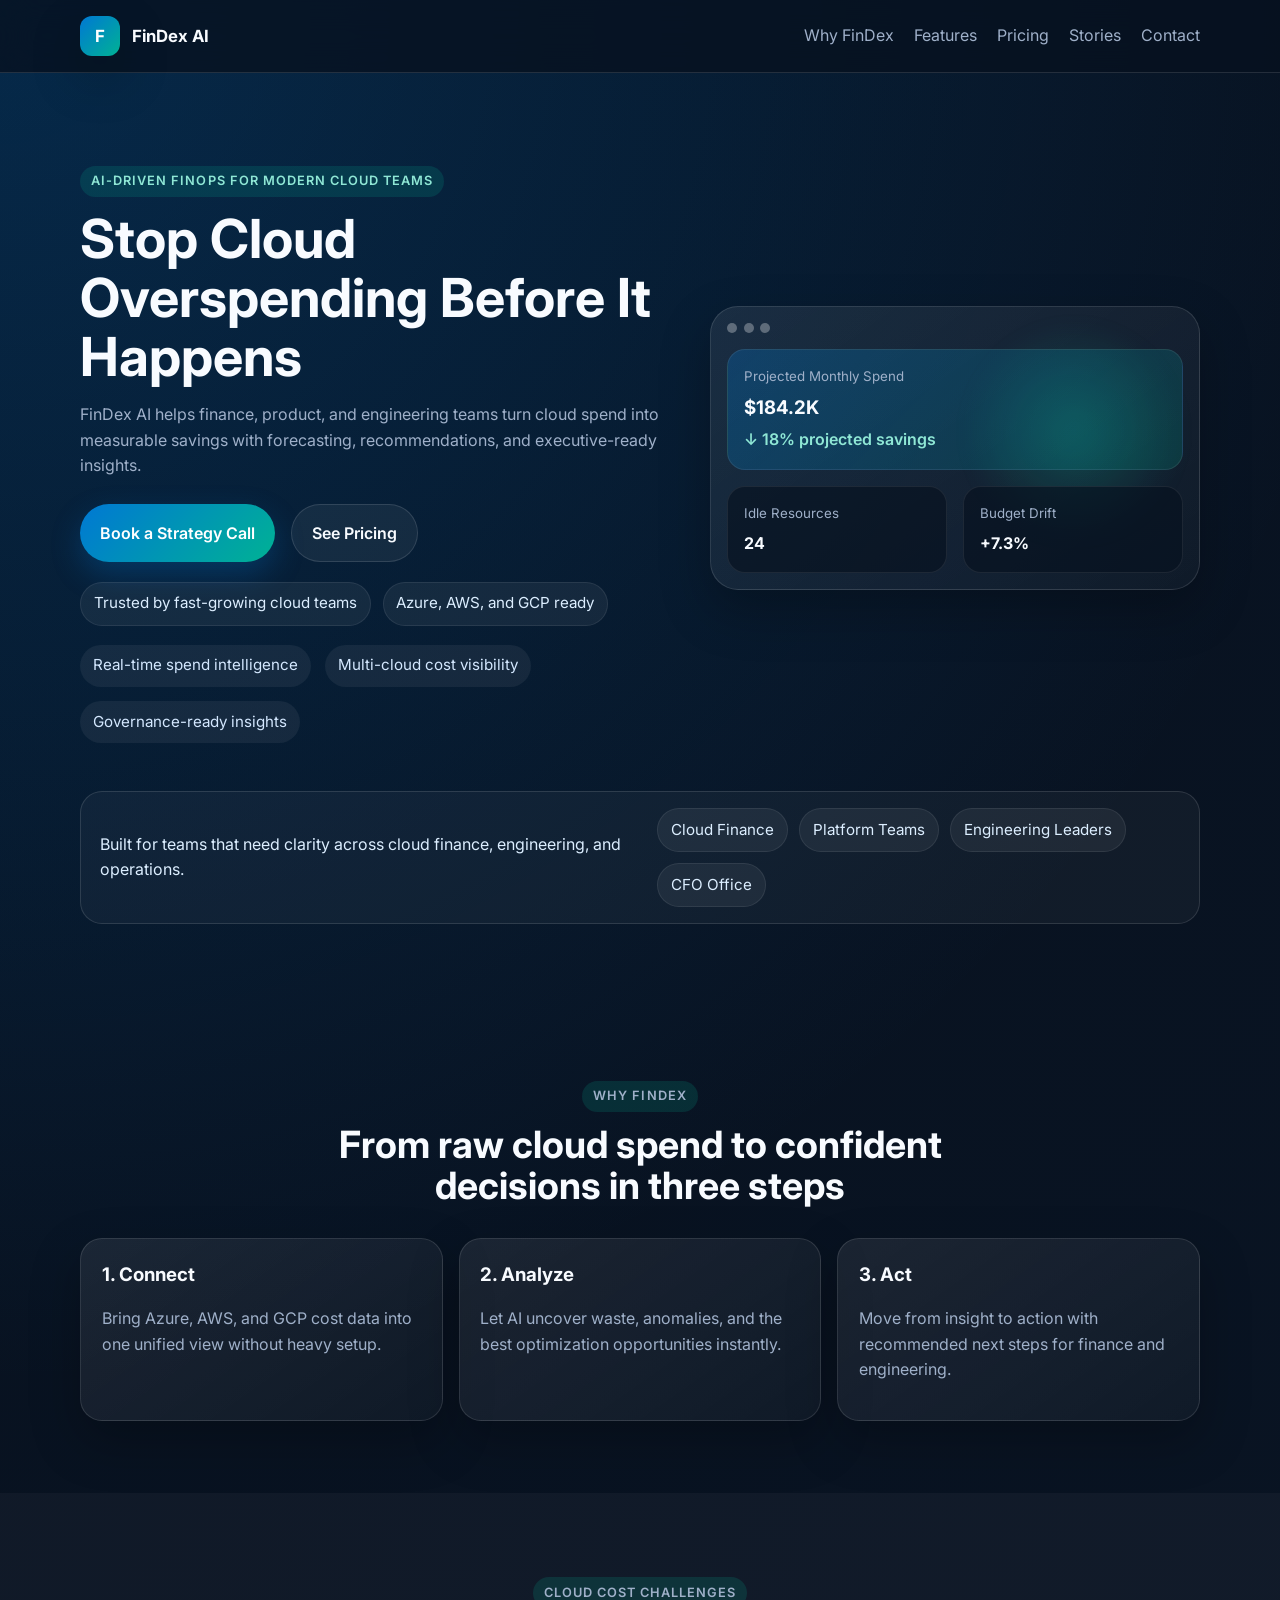
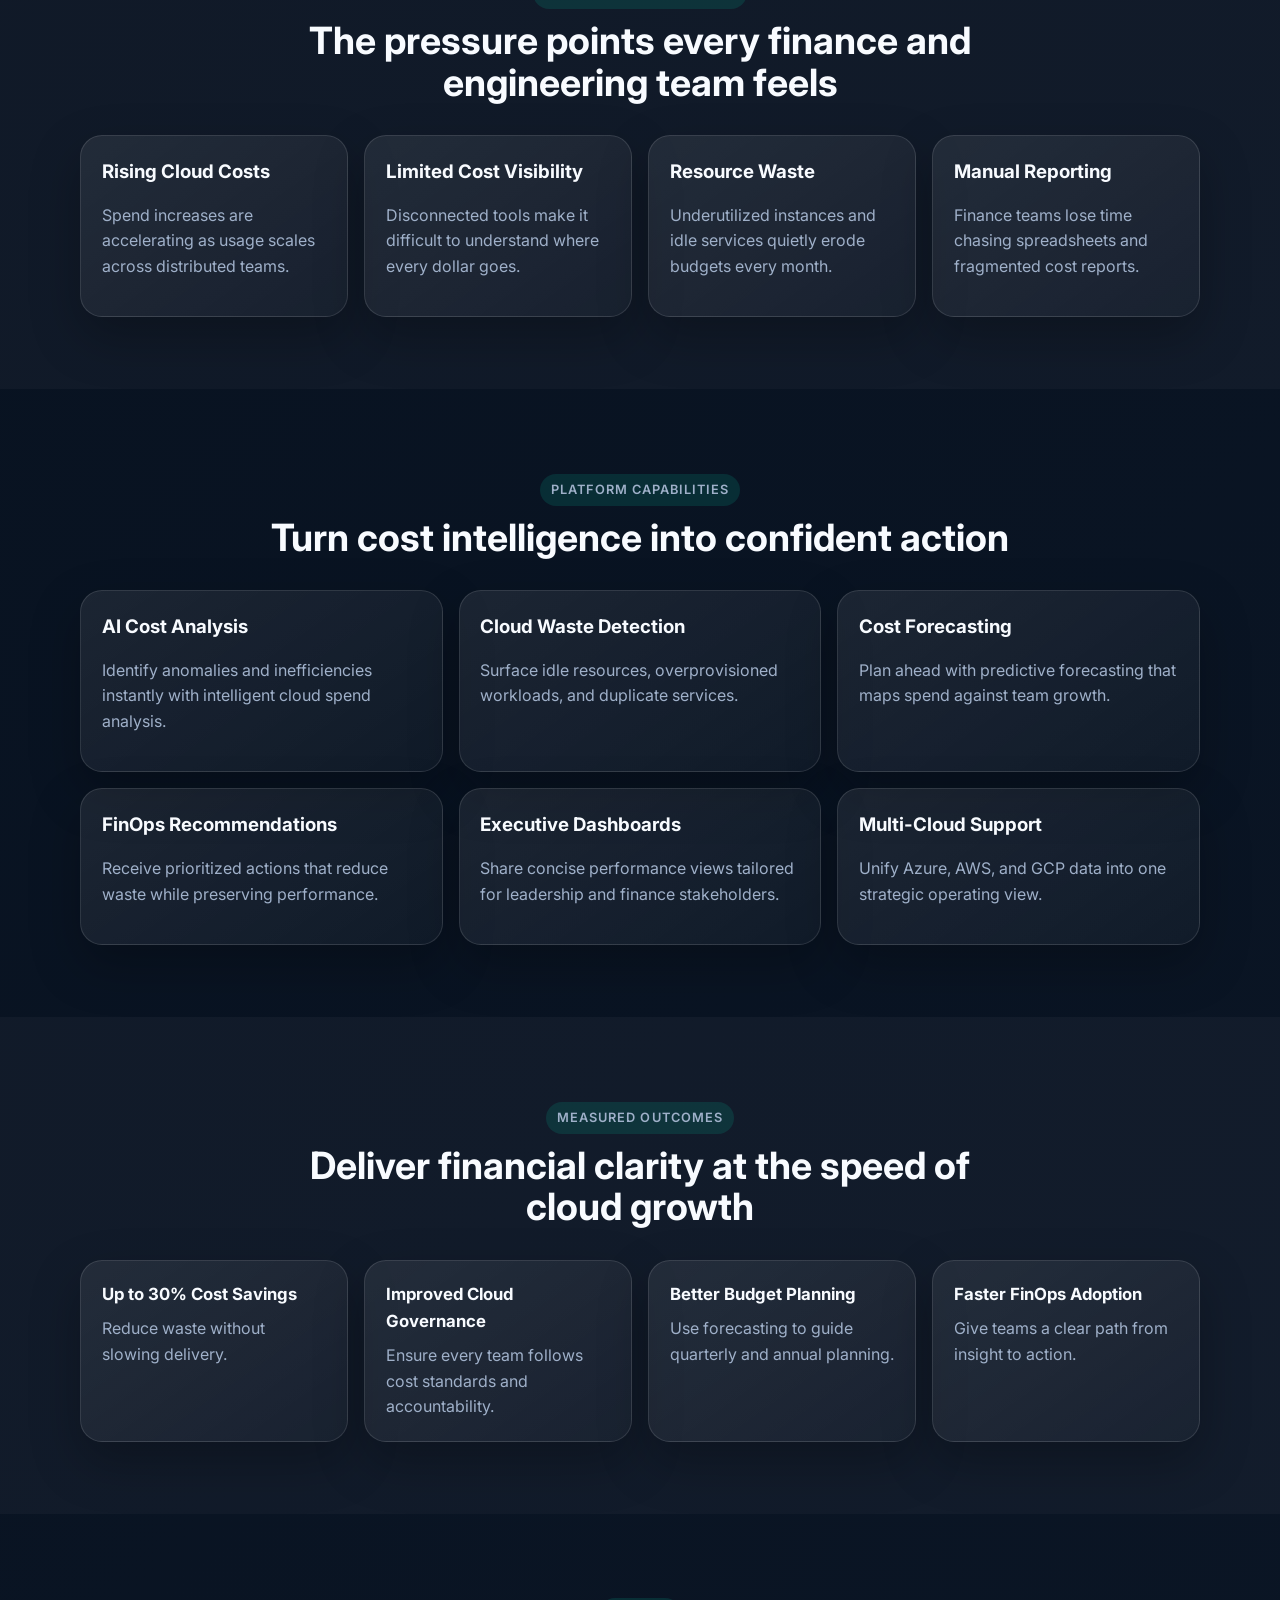
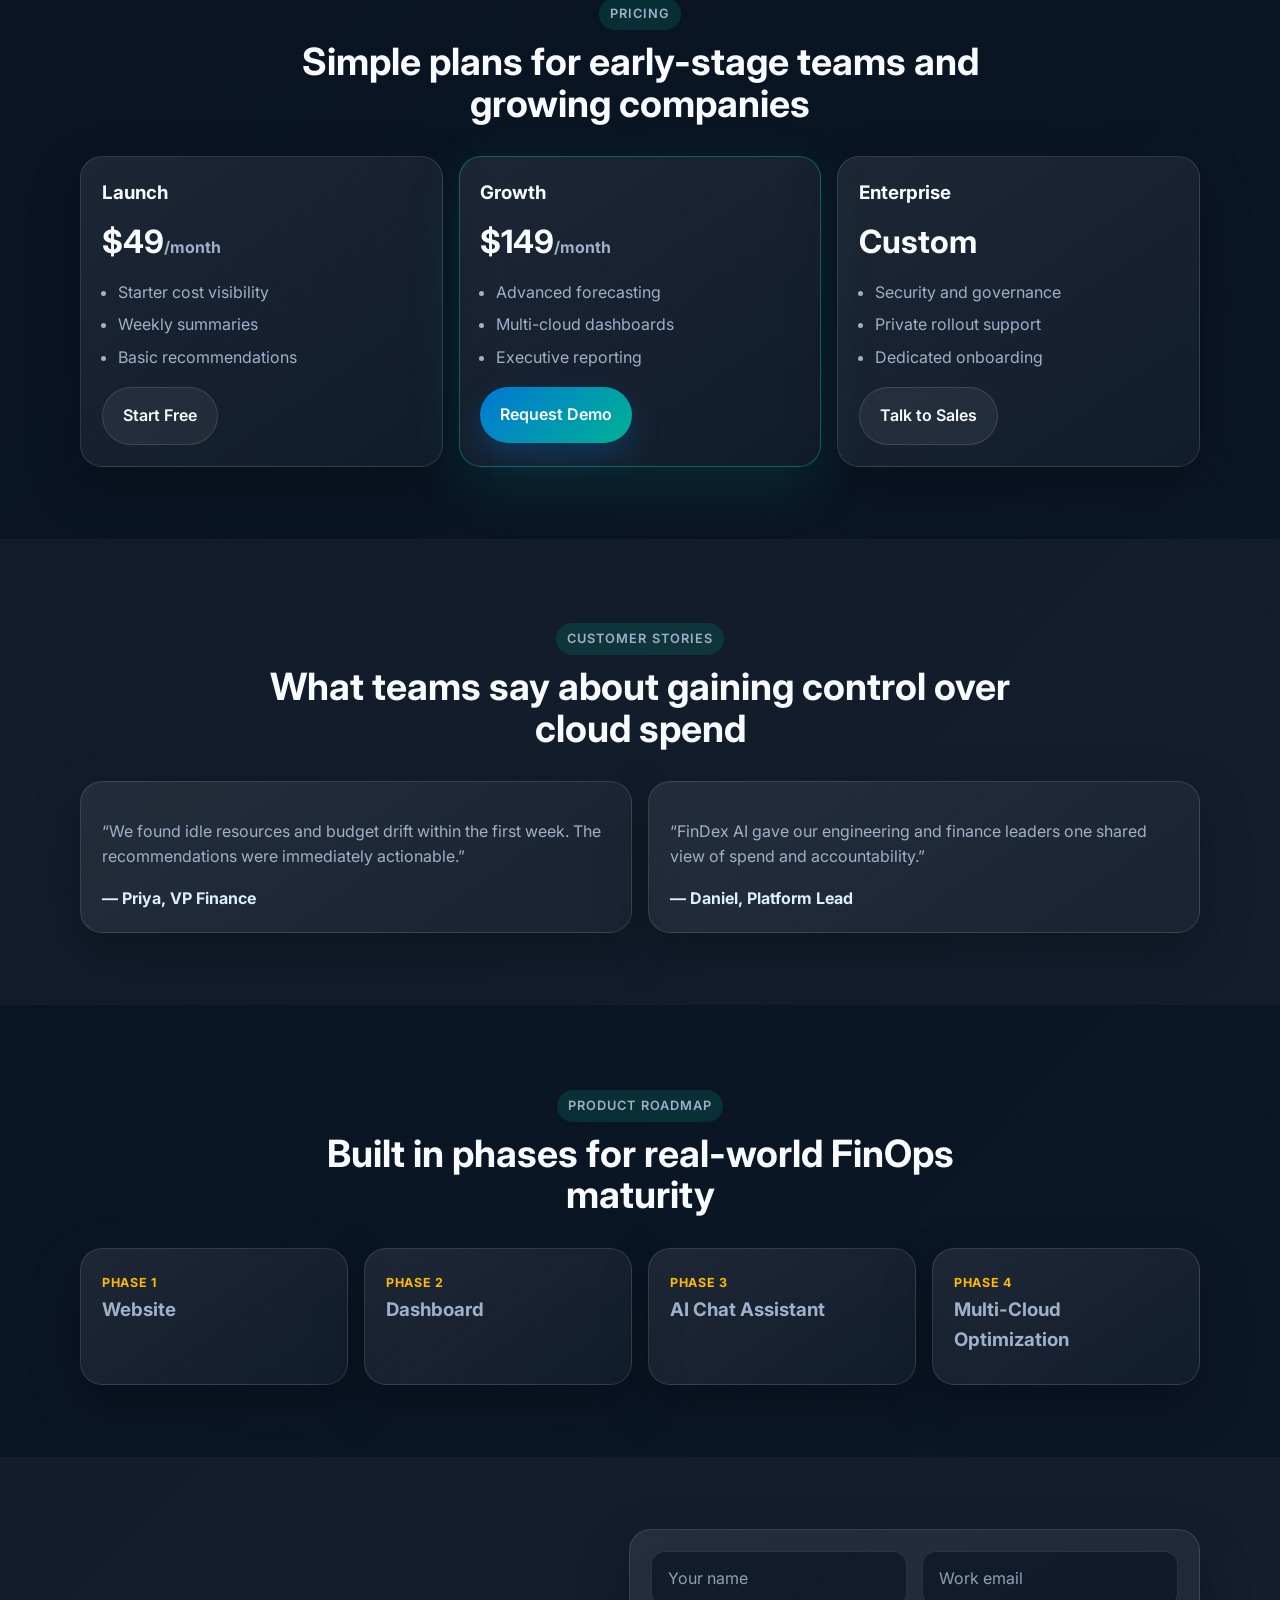
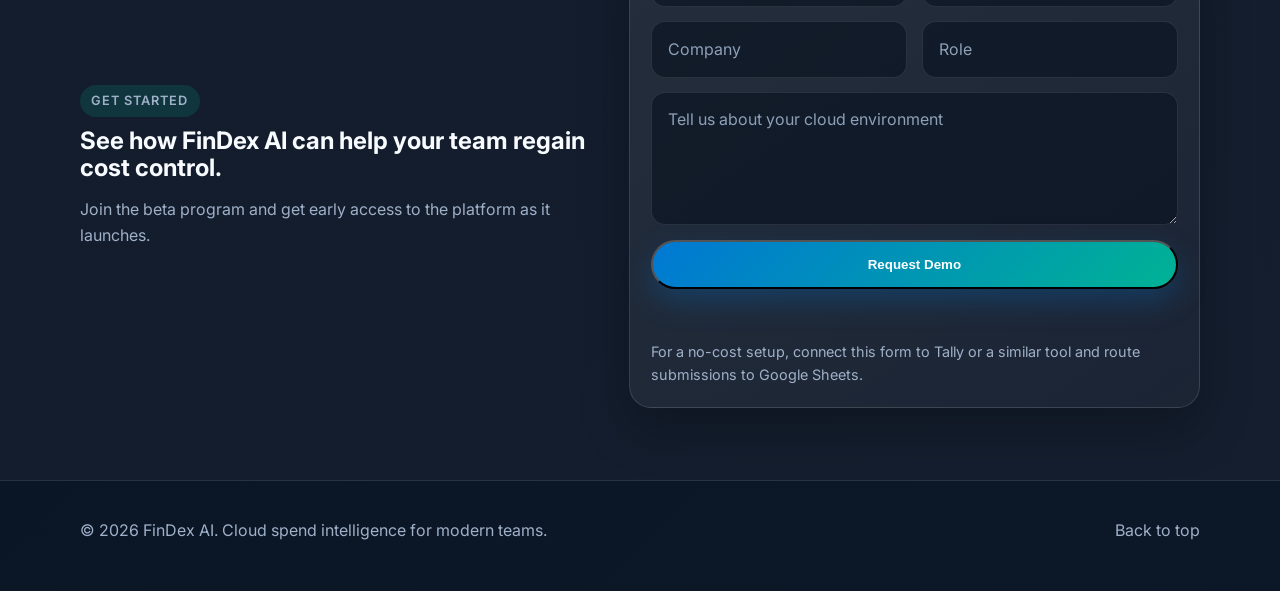
==== index.html @ 78c3bc67 "Add files via upload" ====
<!DOCTYPE html>
<html lang="en">
  <head>
    <meta charset="UTF-8" />
    <meta name="viewport" content="width=device-width, initial-scale=1.0" />
    <title>FinDex AI | Cloud FinOps Platform</title>
    <meta
      name="description"
      content="FinDex AI helps teams control cloud spend with AI-powered analysis, forecasting, and actionable recommendations."
    />
    <link rel="preconnect" href="https://fonts.googleapis.com" />
    <link rel="preconnect" href="https://fonts.gstatic.com" crossorigin />
    <link
      href="https://fonts.googleapis.com/css2?family=Inter:wght@400;500;600;700;800&display=swap"
      rel="stylesheet"
    />
    <link rel="stylesheet" href="styles.css" />
  </head>
  <body>
    <header class="site-header">
      <div class="container nav-bar">
        <a class="brand" href="#top">
          <span class="brand-mark">F</span>
          <span>FinDex AI</span>
        </a>
        <nav class="nav-links">
          <a href="#why-findex">Why FinDex</a>
          <a href="#features">Features</a>
          <a href="#pricing">Pricing</a>
          <a href="#stories">Stories</a>
          <a href="#contact">Contact</a>
        </nav>
      </div>
    </header>

    <main id="top">
      <section class="hero">
        <div class="container hero-grid">
          <div class="hero-copy">
            <p class="eyebrow">AI-driven FinOps for modern cloud teams</p>
            <h1>Stop Cloud Overspending Before It Happens</h1>
            <p class="hero-text">
              FinDex AI helps finance, product, and engineering teams turn cloud spend into
              measurable savings with forecasting, recommendations, and executive-ready insights.
            </p>
            <div class="hero-actions">
              <a class="btn btn-primary" href="#contact">Book a Strategy Call</a>
              <a class="btn btn-secondary" href="#pricing">See Pricing</a>
            </div>
            <div class="hero-badges">
              <span>Trusted by fast-growing cloud teams</span>
              <span>Azure, AWS, and GCP ready</span>
            </div>
            <ul class="hero-highlights">
              <li>Real-time spend intelligence</li>
              <li>Multi-cloud cost visibility</li>
              <li>Governance-ready insights</li>
            </ul>
          </div>

          <div class="hero-card" aria-label="Platform preview">
            <div class="card-glow"></div>
            <div class="hero-panel">
              <div class="panel-top">
                <span class="panel-dot"></span>
                <span class="panel-dot"></span>
                <span class="panel-dot"></span>
              </div>
              <div class="panel-body">
                <div class="metric-card large">
                  <small>Projected Monthly Spend</small>
                  <h3>$184.2K</h3>
                  <p class="positive">↓ 18% projected savings</p>
                </div>
                <div class="metric-row">
                  <div class="metric-card">
                    <small>Idle Resources</small>
                    <h4>24</h4>
                  </div>
                  <div class="metric-card">
                    <small>Budget Drift</small>
                    <h4>+7.3%</h4>
                  </div>
                </div>
              </div>
            </div>
          </div>
        </div>
      </section>

      <section class="section trust-strip">
        <div class="container trust-wrap">
          <p>Built for teams that need clarity across cloud finance, engineering, and operations.</p>
          <div class="trust-list">
            <span>Cloud Finance</span>
            <span>Platform Teams</span>
            <span>Engineering Leaders</span>
            <span>CFO Office</span>
          </div>
        </div>
      </section>

      <section id="why-findex" class="section">
        <div class="container">
          <div class="section-heading">
            <p class="eyebrow">Why FinDex</p>
            <h2>From raw cloud spend to confident decisions in three steps</h2>
          </div>
          <div class="steps-grid">
            <article class="info-card">
              <h3>1. Connect</h3>
              <p>Bring Azure, AWS, and GCP cost data into one unified view without heavy setup.</p>
            </article>
            <article class="info-card">
              <h3>2. Analyze</h3>
              <p>Let AI uncover waste, anomalies, and the best optimization opportunities instantly.</p>
            </article>
            <article class="info-card">
              <h3>3. Act</h3>
              <p>Move from insight to action with recommended next steps for finance and engineering.</p>
            </article>
          </div>
        </div>
      </section>

      <section id="challenges" class="section alt-section">
        <div class="container">
          <div class="section-heading">
            <p class="eyebrow">Cloud cost challenges</p>
            <h2>The pressure points every finance and engineering team feels</h2>
          </div>
          <div class="card-grid">
            <article class="info-card">
              <h3>Rising Cloud Costs</h3>
              <p>Spend increases are accelerating as usage scales across distributed teams.</p>
            </article>
            <article class="info-card">
              <h3>Limited Cost Visibility</h3>
              <p>Disconnected tools make it difficult to understand where every dollar goes.</p>
            </article>
            <article class="info-card">
              <h3>Resource Waste</h3>
              <p>Underutilized instances and idle services quietly erode budgets every month.</p>
            </article>
            <article class="info-card">
              <h3>Manual Reporting</h3>
              <p>Finance teams lose time chasing spreadsheets and fragmented cost reports.</p>
            </article>
          </div>
        </div>
      </section>

      <section id="features" class="section">
        <div class="container">
          <div class="section-heading">
            <p class="eyebrow">Platform capabilities</p>
            <h2>Turn cost intelligence into confident action</h2>
          </div>
          <div class="card-grid features-grid">
            <article class="feature-card">
              <h3>AI Cost Analysis</h3>
              <p>Identify anomalies and inefficiencies instantly with intelligent cloud spend analysis.</p>
            </article>
            <article class="feature-card">
              <h3>Cloud Waste Detection</h3>
              <p>Surface idle resources, overprovisioned workloads, and duplicate services.</p>
            </article>
            <article class="feature-card">
              <h3>Cost Forecasting</h3>
              <p>Plan ahead with predictive forecasting that maps spend against team growth.</p>
            </article>
            <article class="feature-card">
              <h3>FinOps Recommendations</h3>
              <p>Receive prioritized actions that reduce waste while preserving performance.</p>
            </article>
            <article class="feature-card">
              <h3>Executive Dashboards</h3>
              <p>Share concise performance views tailored for leadership and finance stakeholders.</p>
            </article>
            <article class="feature-card">
              <h3>Multi-Cloud Support</h3>
              <p>Unify Azure, AWS, and GCP data into one strategic operating view.</p>
            </article>
          </div>
        </div>
      </section>

      <section id="benefits" class="section alt-section">
        <div class="container">
          <div class="section-heading">
            <p class="eyebrow">Measured outcomes</p>
            <h2>Deliver financial clarity at the speed of cloud growth</h2>
          </div>
          <div class="benefits-grid">
            <div class="benefit-item">
              <strong>Up to 30% Cost Savings</strong>
              <span>Reduce waste without slowing delivery.</span>
            </div>
            <div class="benefit-item">
              <strong>Improved Cloud Governance</strong>
              <span>Ensure every team follows cost standards and accountability.</span>
            </div>
            <div class="benefit-item">
              <strong>Better Budget Planning</strong>
              <span>Use forecasting to guide quarterly and annual planning.</span>
            </div>
            <div class="benefit-item">
              <strong>Faster FinOps Adoption</strong>
              <span>Give teams a clear path from insight to action.</span>
            </div>
          </div>
        </div>
      </section>

      <section id="pricing" class="section">
        <div class="container">
          <div class="section-heading">
            <p class="eyebrow">Pricing</p>
            <h2>Simple plans for early-stage teams and growing companies</h2>
          </div>
          <div class="pricing-grid">
            <article class="pricing-card">
              <h3>Launch</h3>
              <p class="price">$49<span>/month</span></p>
              <ul>
                <li>Starter cost visibility</li>
                <li>Weekly summaries</li>
                <li>Basic recommendations</li>
              </ul>
              <a class="btn btn-secondary" href="#contact">Start Free</a>
            </article>
            <article class="pricing-card featured">
              <h3>Growth</h3>
              <p class="price">$149<span>/month</span></p>
              <ul>
                <li>Advanced forecasting</li>
                <li>Multi-cloud dashboards</li>
                <li>Executive reporting</li>
              </ul>
              <a class="btn btn-primary" href="#contact">Request Demo</a>
            </article>
            <article class="pricing-card">
              <h3>Enterprise</h3>
              <p class="price">Custom</p>
              <ul>
                <li>Security and governance</li>
                <li>Private rollout support</li>
                <li>Dedicated onboarding</li>
              </ul>
              <a class="btn btn-secondary" href="#contact">Talk to Sales</a>
            </article>
          </div>
        </div>
      </section>

      <section id="stories" class="section alt-section">
        <div class="container">
          <div class="section-heading">
            <p class="eyebrow">Customer stories</p>
            <h2>What teams say about gaining control over cloud spend</h2>
          </div>
          <div class="testimonial-grid">
            <article class="testimonial-card">
              <p>“We found idle resources and budget drift within the first week. The recommendations were immediately actionable.”</p>
              <strong>— Priya, VP Finance</strong>
            </article>
            <article class="testimonial-card">
              <p>“FinDex AI gave our engineering and finance leaders one shared view of spend and accountability.”</p>
              <strong>— Daniel, Platform Lead</strong>
            </article>
          </div>
        </div>
      </section>

      <section id="roadmap" class="section">
        <div class="container">
          <div class="section-heading">
            <p class="eyebrow">Product roadmap</p>
            <h2>Built in phases for real-world FinOps maturity</h2>
          </div>
          <div class="roadmap-list">
            <div class="roadmap-step">
              <span>Phase 1</span>
              <h3>Website</h3>
            </div>
            <div class="roadmap-step">
              <span>Phase 2</span>
              <h3>Dashboard</h3>
            </div>
            <div class="roadmap-step">
              <span>Phase 3</span>
              <h3>AI Chat Assistant</h3>
            </div>
            <div class="roadmap-step">
              <span>Phase 4</span>
              <h3>Multi-Cloud Optimization</h3>
            </div>
          </div>
        </div>
      </section>

      <section id="contact" class="section alt-section">
        <div class="container contact-wrap">
          <div class="contact-copy">
            <p class="eyebrow">Get started</p>
            <h2>See how FinDex AI can help your team regain cost control.</h2>
            <p>Join the beta program and get early access to the platform as it launches.</p>
          </div>
          <form id="demo-form" class="contact-form" data-endpoint="">
            <div class="form-row">
              <input type="text" name="name" placeholder="Your name" required />
              <input type="email" name="email" placeholder="Work email" required />
            </div>
            <div class="form-row">
              <input type="text" name="company" placeholder="Company" />
              <input type="text" name="role" placeholder="Role" />
            </div>
            <textarea name="message" rows="4" placeholder="Tell us about your cloud environment" required></textarea>
            <button type="submit" class="btn btn-primary">Request Demo</button>
            <p id="form-status" class="form-status" aria-live="polite"></p>
            <p class="form-note">For a no-cost setup, connect this form to Tally or a similar tool and route submissions to Google Sheets.</p>
          </form>
        </div>
      </section>
    </main>

    <footer class="site-footer">
      <div class="container footer-wrap">
        <p>© 2026 FinDex AI. Cloud spend intelligence for modern teams.</p>
        <a href="#top">Back to top</a>
      </div>
    </footer>

    <script src="scripts.js"></script>
  </body>
</html>
---- styles.css ----
:root {
  --primary: #0078d4;
  --secondary: #00b294;
  --accent: #ffb900;
  --bg: #07111f;
  --surface: #0f172a;
  --surface-2: #13233c;
  --text: #f8fbff;
  --muted: #9fb0c9;
  --border: rgba(255, 255, 255, 0.12);
  --shadow: 0 20px 50px rgba(0, 0, 0, 0.25);
}

* {
  box-sizing: border-box;
}

html {
  scroll-behavior: smooth;
}

body {
  margin: 0;
  font-family: "Inter", sans-serif;
  color: var(--text);
  background:
    radial-gradient(circle at top left, rgba(0, 120, 212, 0.24), transparent 25%),
    linear-gradient(135deg, #07111f 0%, #0c1727 100%);
  line-height: 1.6;
}

img {
  max-width: 100%;
}

a {
  color: inherit;
  text-decoration: none;
}

.container {
  width: min(1120px, calc(100% - 2rem));
  margin: 0 auto;
}

.site-header {
  position: sticky;
  top: 0;
  z-index: 20;
  backdrop-filter: blur(18px);
  background: rgba(7, 17, 31, 0.78);
  border-bottom: 1px solid var(--border);
}

.nav-bar {
  display: flex;
  justify-content: space-between;
  align-items: center;
  padding: 1rem 0;
}

.brand {
  display: flex;
  align-items: center;
  gap: 0.75rem;
  font-weight: 700;
  font-size: 1.05rem;
}

.brand-mark {
  display: grid;
  place-items: center;
  width: 40px;
  height: 40px;
  border-radius: 12px;
  background: linear-gradient(135deg, var(--primary), var(--secondary));
  color: white;
  box-shadow: var(--shadow);
}

.nav-links {
  display: flex;
  gap: 1.25rem;
  color: var(--muted);
}

.nav-links a:hover {
  color: white;
}

.hero {
  padding: 5rem 0 3rem;
}

.hero-grid {
  display: grid;
  grid-template-columns: 1.1fr 0.9fr;
  gap: 2rem;
  align-items: center;
}

.eyebrow {
  display: inline-block;
  margin-bottom: 0.7rem;
  padding: 0.35rem 0.7rem;
  border-radius: 999px;
  background: rgba(0, 178, 148, 0.16);
  color: #8fe7d5;
  font-size: 0.8rem;
  font-weight: 600;
  letter-spacing: 0.08em;
  text-transform: uppercase;
}

.hero h1,
.section-heading h2,
.contact-copy h2 {
  margin: 0 0 1rem;
  line-height: 1.1;
}

.hero h1 {
  font-size: clamp(2.3rem, 4.2vw, 4rem);
  max-width: 650px;
}

.hero-text,
.section-heading p,
.contact-copy p,
.info-card p,
.feature-card p,
.benefit-item span,
.roadmap-step h3,
.pricing-card ul,
.testimonial-card p {
  color: var(--muted);
}

.hero-actions {
  display: flex;
  flex-wrap: wrap;
  gap: 1rem;
  margin: 1.6rem 0 1.2rem;
}

.hero-badges {
  display: flex;
  flex-wrap: wrap;
  gap: 0.75rem;
  margin-top: 0.5rem;
}

.hero-badges span,
.trust-list span {
  padding: 0.55rem 0.8rem;
  border-radius: 999px;
  background: rgba(255, 255, 255, 0.06);
  border: 1px solid rgba(255, 255, 255, 0.08);
  color: #dceeff;
  font-size: 0.95rem;
}

.btn {
  display: inline-flex;
  align-items: center;
  justify-content: center;
  padding: 0.95rem 1.25rem;
  border-radius: 999px;
  font-weight: 600;
  transition: transform 0.2s ease, box-shadow 0.2s ease;
}

.btn:hover {
  transform: translateY(-2px);
}

.btn-primary {
  background: linear-gradient(135deg, var(--primary), var(--secondary));
  color: white;
  box-shadow: 0 12px 30px rgba(0, 120, 212, 0.28);
}

.btn-secondary {
  border: 1px solid var(--border);
  background: rgba(255, 255, 255, 0.06);
}

.hero-highlights {
  display: flex;
  flex-wrap: wrap;
  gap: 0.9rem;
  padding: 0;
  margin: 1.2rem 0 0;
  list-style: none;
}

.hero-highlights li {
  padding: 0.55rem 0.8rem;
  border-radius: 999px;
  background: rgba(255, 255, 255, 0.06);
  color: #d4e8ff;
  font-size: 0.95rem;
}

.hero-card {
  position: relative;
}

.card-glow {
  position: absolute;
  inset: 1rem 1rem auto auto;
  width: 220px;
  height: 220px;
  background: radial-gradient(circle, rgba(0, 178, 148, 0.28), transparent 70%);
  filter: blur(10px);
}

.hero-panel {
  position: relative;
  padding: 1rem;
  border-radius: 28px;
  background: linear-gradient(145deg, rgba(255,255,255,0.08), rgba(255,255,255,0.03));
  border: 1px solid var(--border);
  box-shadow: var(--shadow);
}

.panel-top {
  display: flex;
  gap: 0.4rem;
  margin-bottom: 1rem;
}

.panel-dot {
  width: 10px;
  height: 10px;
  border-radius: 50%;
  background: rgba(255,255,255,0.3);
}

.panel-body {
  display: grid;
  gap: 1rem;
}

.metric-card {
  padding: 1rem;
  border-radius: 18px;
  background: rgba(7, 17, 31, 0.65);
  border: 1px solid rgba(255,255,255,0.08);
}

.metric-card.large {
  background: linear-gradient(135deg, rgba(0,120,212,0.28), rgba(0,178,148,0.18));
}

.metric-card small {
  display: block;
  color: var(--muted);
  margin-bottom: 0.4rem;
}

.metric-card h3,
.metric-card h4 {
  margin: 0;
}

.metric-row {
  display: grid;
  grid-template-columns: 1fr 1fr;
  gap: 1rem;
}

.positive {
  margin: 0.25rem 0 0;
  color: #8fe7d5;
  font-weight: 600;
}

.section {
  padding: 4.5rem 0;
}

.alt-section {
  background: rgba(255, 255, 255, 0.03);
}

.section-heading {
  text-align: center;
  max-width: 760px;
  margin: 0 auto 2rem;
}

.section-heading h2 {
  font-size: clamp(1.75rem, 3vw, 2.35rem);
}

.trust-strip {
  padding-top: 0;
}

.trust-wrap {
  display: flex;
  justify-content: space-between;
  align-items: center;
  gap: 1rem;
  padding: 1rem 1.2rem;
  border-radius: 22px;
  border: 1px solid var(--border);
  background: rgba(255, 255, 255, 0.04);
}

.trust-wrap p {
  margin: 0;
  color: #dceeff;
}

.trust-list {
  display: flex;
  flex-wrap: wrap;
  gap: 0.7rem;
}

.steps-grid,
.card-grid {
  display: grid;
  grid-template-columns: repeat(4, minmax(0, 1fr));
  gap: 1rem;
}

.steps-grid {
  grid-template-columns: repeat(3, minmax(0, 1fr));
}

.features-grid {
  grid-template-columns: repeat(3, minmax(0, 1fr));
}

.info-card,
.feature-card,
.benefit-item,
.roadmap-step,
.pricing-card,
.testimonial-card,
.contact-form {
  padding: 1.3rem;
  border-radius: 22px;
  background: linear-gradient(145deg, rgba(255,255,255,0.08), rgba(255,255,255,0.03));
  border: 1px solid var(--border);
  box-shadow: var(--shadow);
}

.info-card h3,
.feature-card h3,
.benefit-item strong,
.roadmap-step h3,
.pricing-card h3 {
  margin-top: 0;
  margin-bottom: 0.5rem;
}

.benefits-grid {
  display: grid;
  grid-template-columns: repeat(4, minmax(0, 1fr));
  gap: 1rem;
}

.benefit-item strong {
  display: block;
  font-size: 1.05rem;
}

.benefit-item span {
  display: block;
  margin-top: 0.4rem;
}

.pricing-grid {
  display: grid;
  grid-template-columns: repeat(3, minmax(0, 1fr));
  gap: 1rem;
}

.price {
  font-size: 2rem;
  font-weight: 700;
  margin: 0.3rem 0 0.8rem;
}

.price span {
  font-size: 1rem;
  color: var(--muted);
}

.pricing-card ul {
  padding-left: 1rem;
  margin: 0 0 1rem;
}

.pricing-card li + li {
  margin-top: 0.45rem;
}

.pricing-card.featured {
  border-color: rgba(0, 178, 148, 0.46);
  box-shadow: 0 20px 60px rgba(0, 178, 148, 0.12);
}

.testimonial-grid {
  display: grid;
  grid-template-columns: repeat(2, minmax(0, 1fr));
  gap: 1rem;
}

.testimonial-card strong {
  display: block;
  margin-top: 1rem;
  color: #dceeff;
}

.roadmap-list {
  display: grid;
  grid-template-columns: repeat(4, minmax(0, 1fr));
  gap: 1rem;
}

.roadmap-step span {
  color: var(--accent);
  font-weight: 700;
  text-transform: uppercase;
  letter-spacing: 0.06em;
  font-size: 0.78rem;
}

.contact-wrap {
  display: grid;
  grid-template-columns: 0.95fr 1.05fr;
  gap: 2rem;
  align-items: center;
}

.contact-form {
  display: grid;
  gap: 0.9rem;
}

.form-row {
  display: grid;
  grid-template-columns: 1fr 1fr;
  gap: 0.9rem;
}

.contact-form input,
.contact-form textarea {
  width: 100%;
  padding: 0.9rem 1rem;
  border: 1px solid rgba(255,255,255,0.1);
  border-radius: 14px;
  background: rgba(7, 17, 31, 0.6);
  color: white;
  font: inherit;
}

.contact-form input::placeholder,
.contact-form textarea::placeholder {
  color: #8ea0b7;
}

.form-status {
  min-height: 1.4rem;
  margin: 0;
  font-size: 0.95rem;
  color: var(--muted);
}

.form-status.success {
  color: #8fe7d5;
}

.form-status.error {
  color: #ff9a9a;
}

.form-status.is-loading {
  color: #dceeff;
}

.form-note {
  margin: 0;
  font-size: 0.9rem;
  color: var(--muted);
}

.site-footer {
  padding: 1.3rem 0 2rem;
  border-top: 1px solid var(--border);
}

.footer-wrap {
  display: flex;
  justify-content: space-between;
  align-items: center;
  color: var(--muted);
}

@media (max-width: 960px) {
  .hero-grid,
  .contact-wrap,
  .steps-grid,
  .card-grid,
  .features-grid,
  .benefits-grid,
  .pricing-grid,
  .testimonial-grid,
  .roadmap-list {
    grid-template-columns: 1fr 1fr;
  }

  .hero-grid {
    grid-template-columns: 1fr;
  }

  .trust-wrap {
    flex-direction: column;
    align-items: flex-start;
  }
}

@media (max-width: 680px) {
  .nav-links {
    display: none;
  }

  .hero {
    padding-top: 3rem;
  }

  .steps-grid,
  .card-grid,
  .features-grid,
  .benefits-grid,
  .pricing-grid,
  .testimonial-grid,
  .roadmap-list,
  .contact-wrap,
  .form-row {
    grid-template-columns: 1fr;
  }

  .footer-wrap {
    flex-direction: column;
    gap: 0.7rem;
    text-align: center;
  }
}
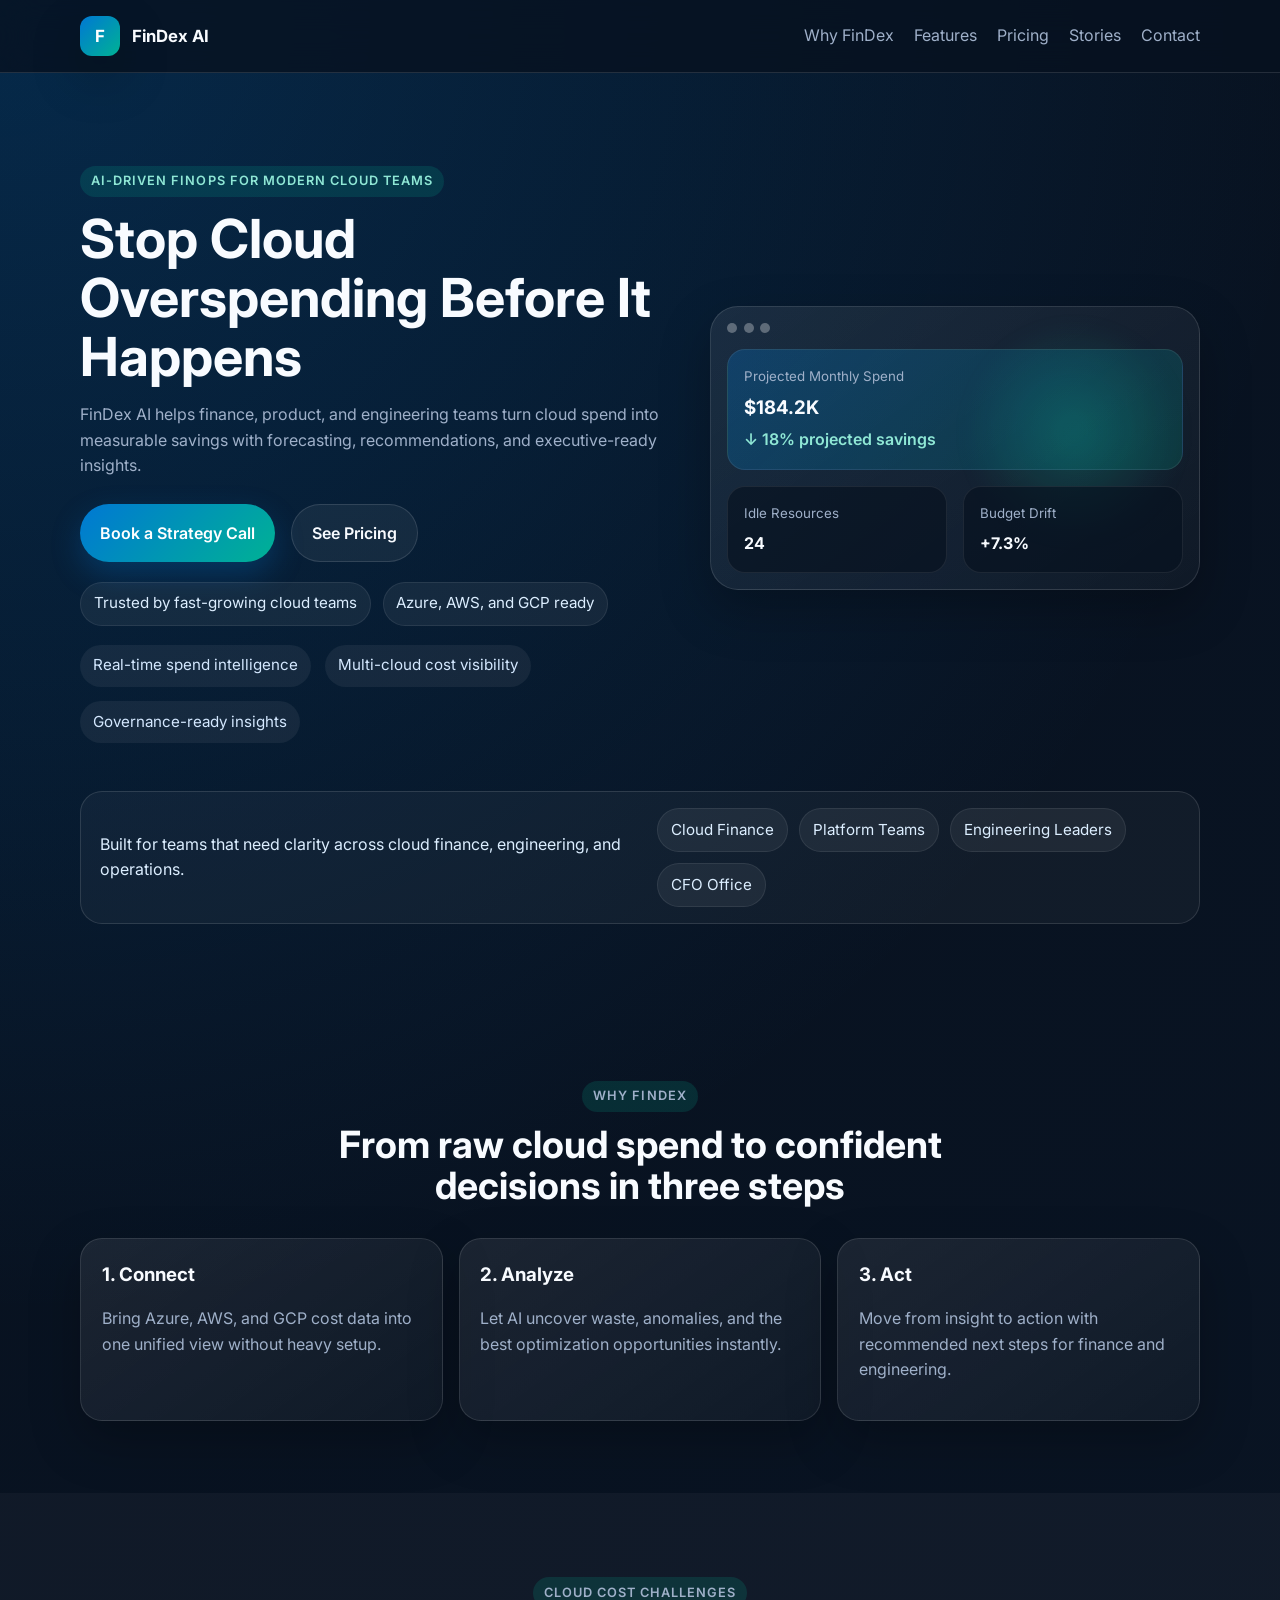
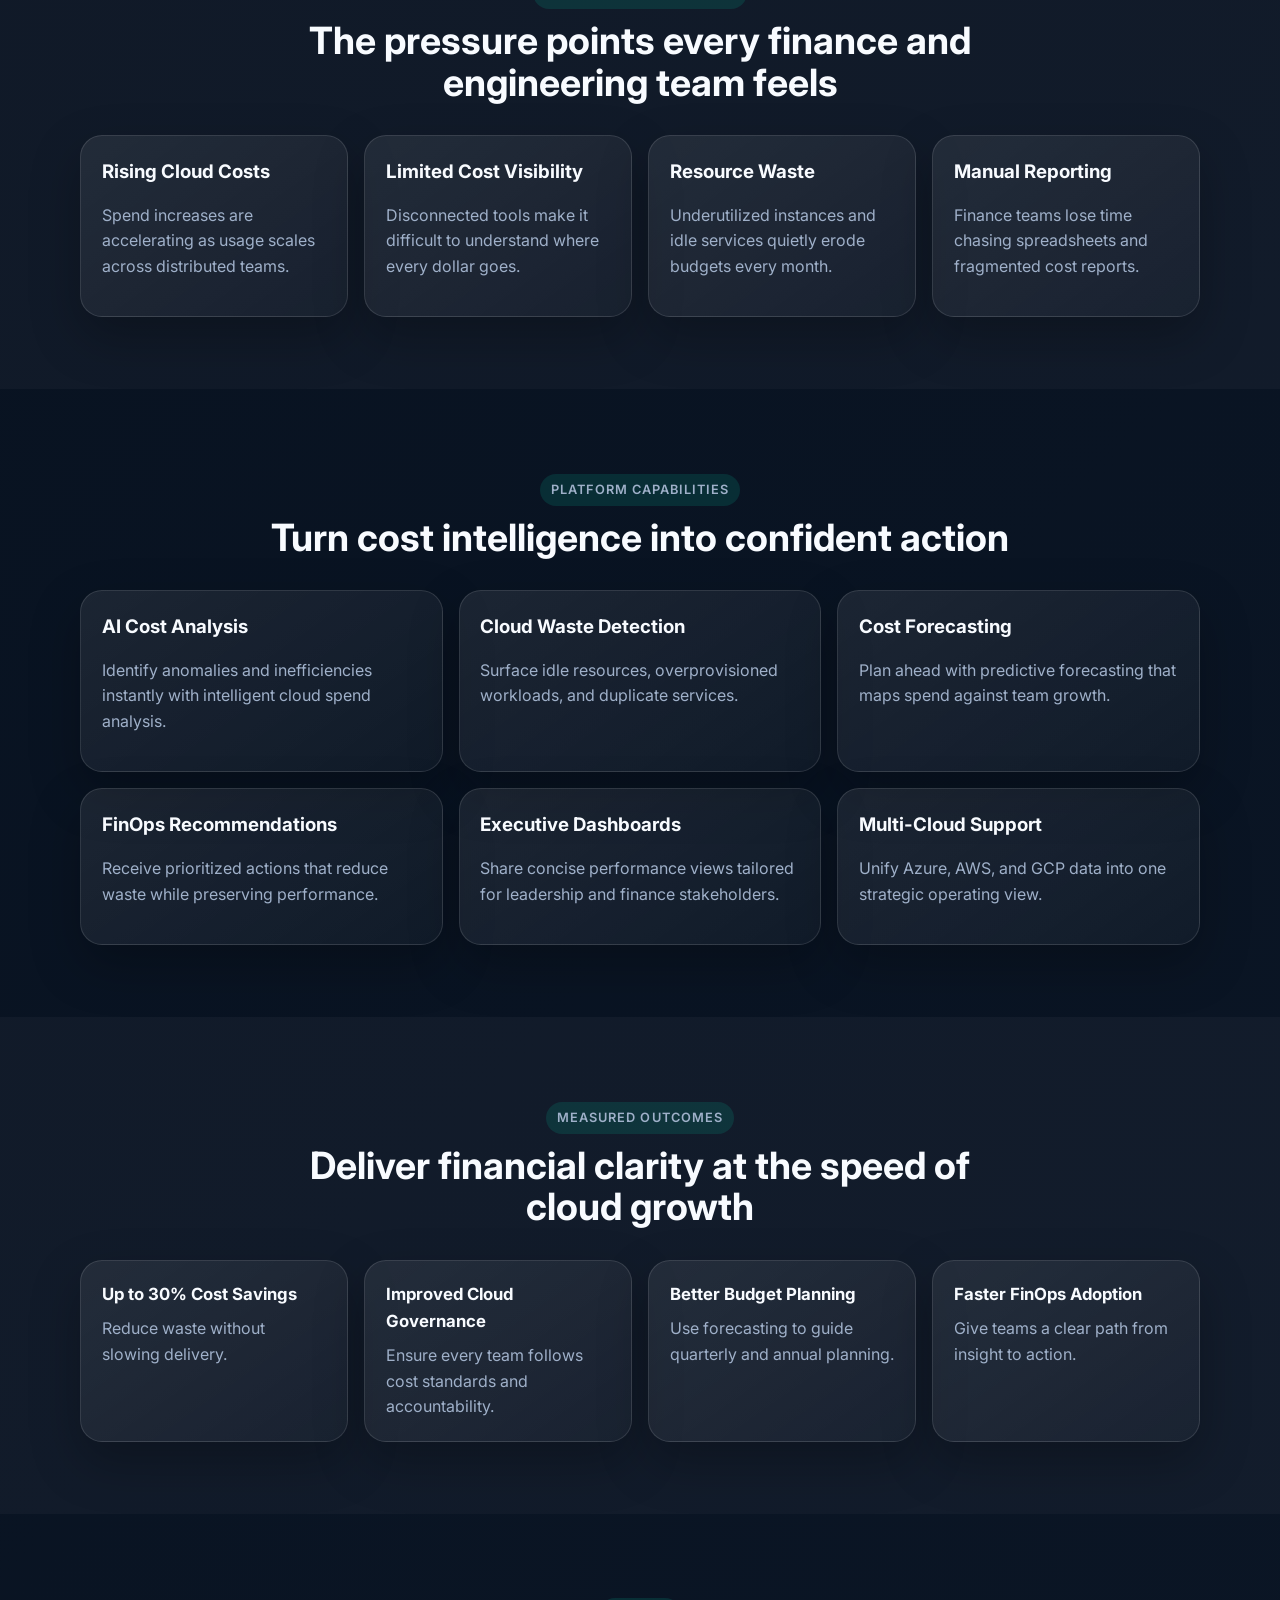
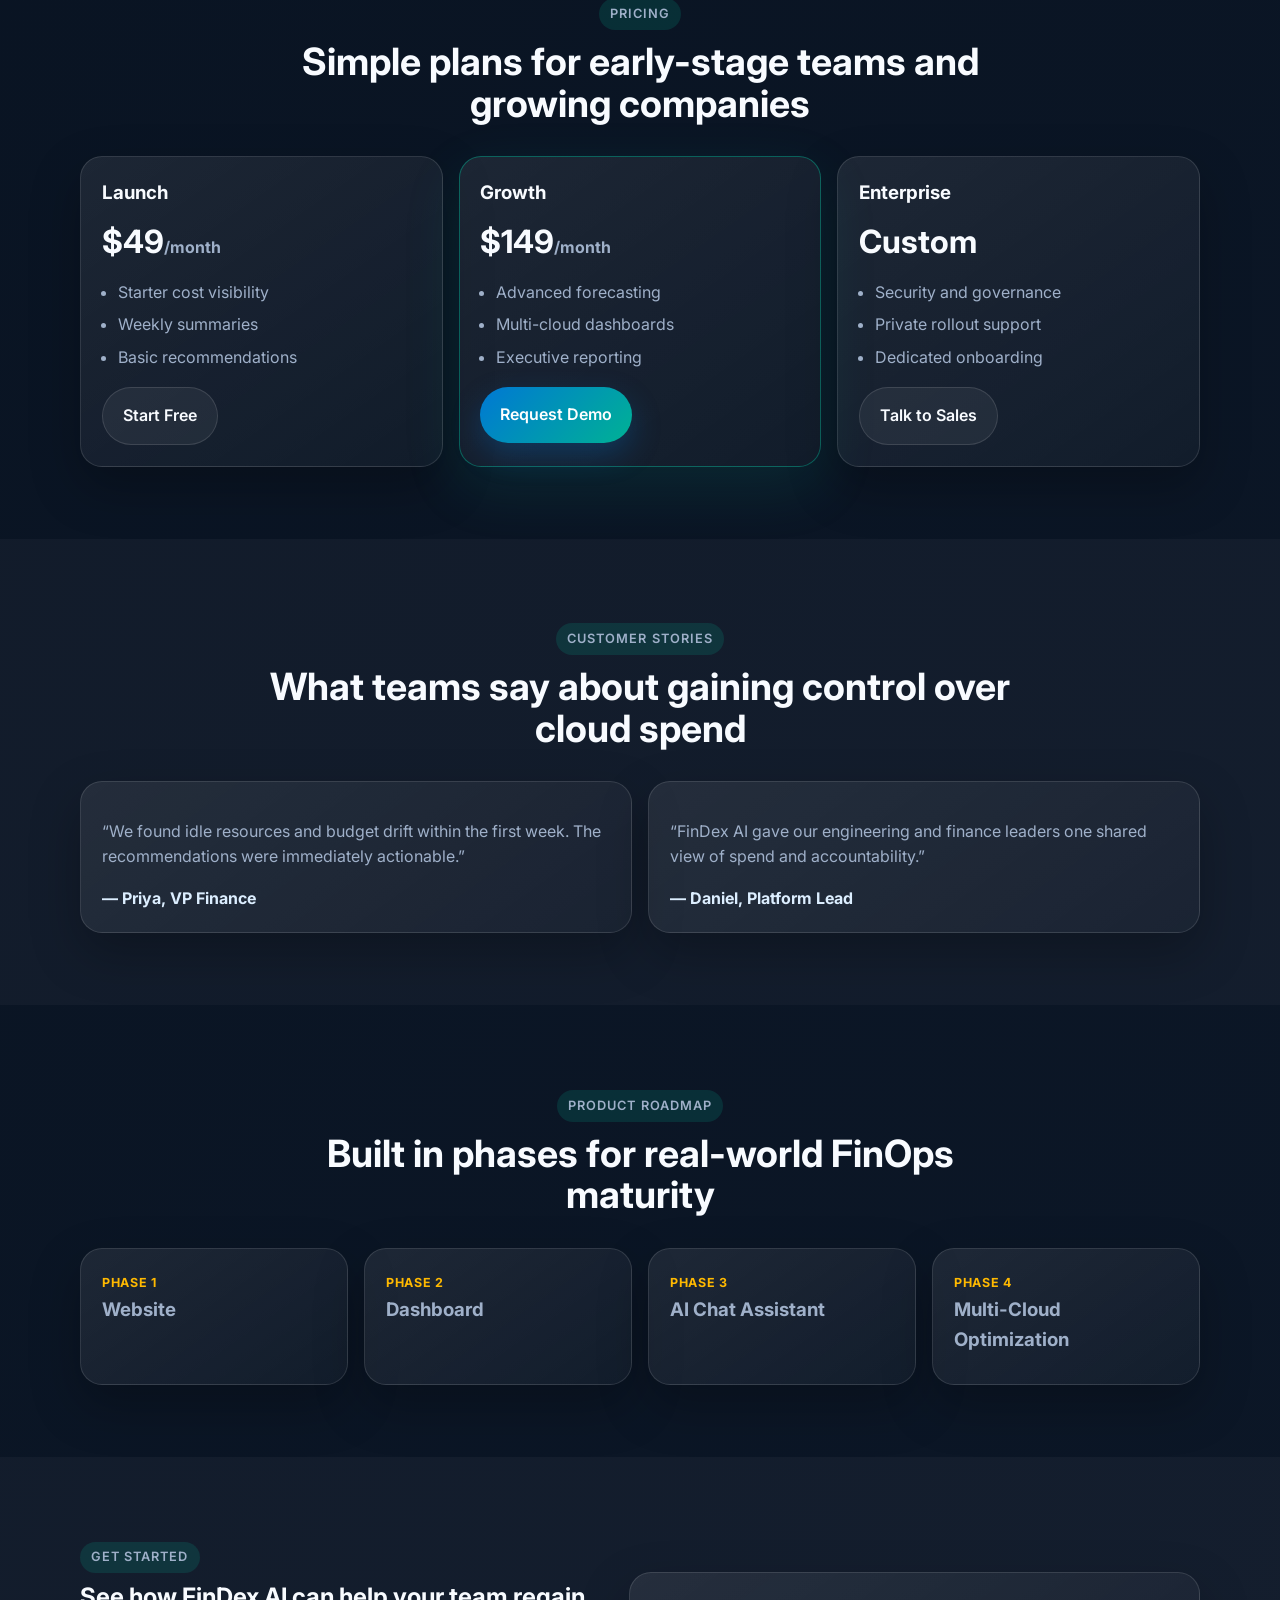
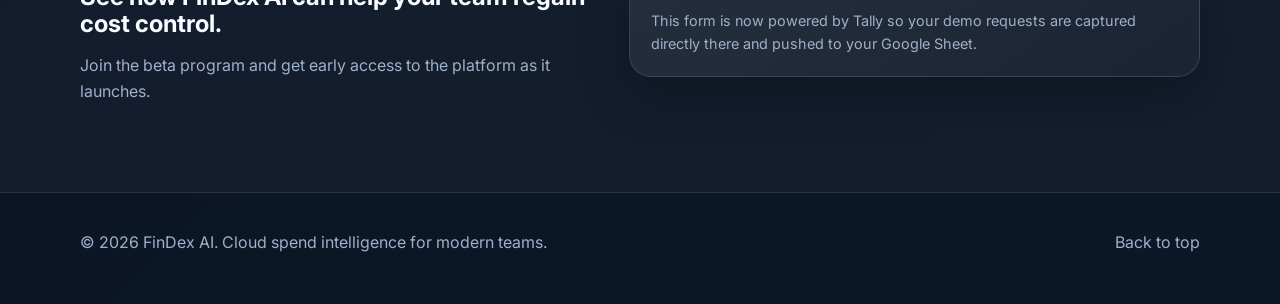
==== commit bcc7a4c1: "Add files via upload" ====
--- a/index.html
+++ b/index.html
@@ -44,7 +44,7 @@
               measurable savings with forecasting, recommendations, and executive-ready insights.
             </p>
             <div class="hero-actions">
-              <a class="btn btn-primary" href="#contact">Book a Strategy Call</a>
+              <a class="btn btn-primary" href="https://tally.so/r/GxVr4O" target="_blank" rel="noopener noreferrer">Book a Strategy Call</a>
               <a class="btn btn-secondary" href="#pricing">See Pricing</a>
             </div>
             <div class="hero-badges">
@@ -237,7 +237,7 @@
                 <li>Multi-cloud dashboards</li>
                 <li>Executive reporting</li>
               </ul>
-              <a class="btn btn-primary" href="#contact">Request Demo</a>
+              <a class="btn btn-primary" href="https://tally.so/r/GxVr4O" target="_blank" rel="noopener noreferrer">Request Demo</a>
             </article>
             <article class="pricing-card">
               <h3>Enterprise</h3>
@@ -306,20 +306,14 @@
             <h2>See how FinDex AI can help your team regain cost control.</h2>
             <p>Join the beta program and get early access to the platform as it launches.</p>
           </div>
-          <form id="demo-form" class="contact-form" data-endpoint="">
-            <div class="form-row">
-              <input type="text" name="name" placeholder="Your name" required />
-              <input type="email" name="email" placeholder="Work email" required />
-            </div>
-            <div class="form-row">
-              <input type="text" name="company" placeholder="Company" />
-              <input type="text" name="role" placeholder="Role" />
-            </div>
-            <textarea name="message" rows="4" placeholder="Tell us about your cloud environment" required></textarea>
-            <button type="submit" class="btn btn-primary">Request Demo</button>
-            <p id="form-status" class="form-status" aria-live="polite"></p>
-            <p class="form-note">For a no-cost setup, connect this form to Tally or a similar tool and route submissions to Google Sheets.</p>
-          </form>
+          <div class="contact-form" aria-label="FinDex demo request form">
+            <div
+              class="tally-widget-container"
+              data-tally-src="https://tally.so/r/GxVr4O?redirectUrl=https://mohitkumar21.github.io/FinDex-AI/thank-you.html"
+              data-tally-embed="1"
+            ></div>
+            <p class="form-note">This form is now powered by Tally so your demo requests are captured directly there and pushed to your Google Sheet.</p>
+          </div>
         </div>
       </section>
     </main>
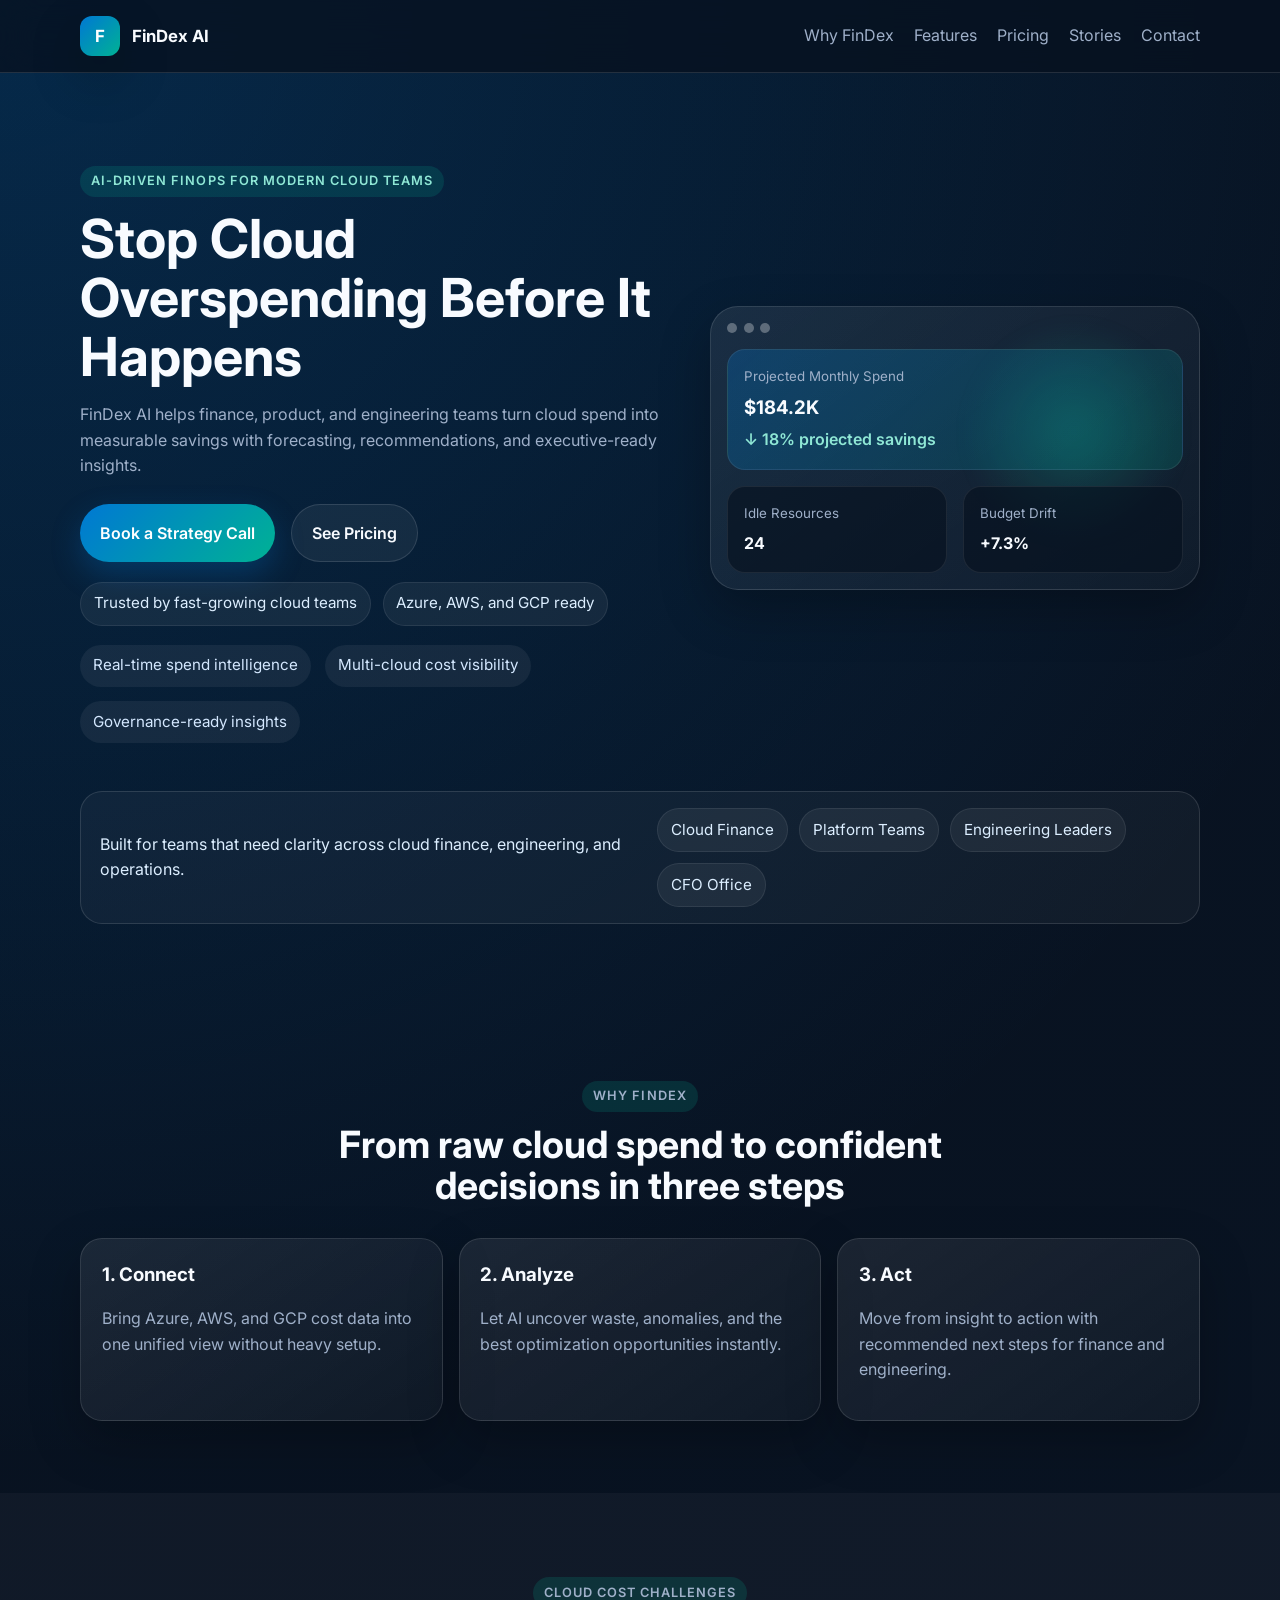
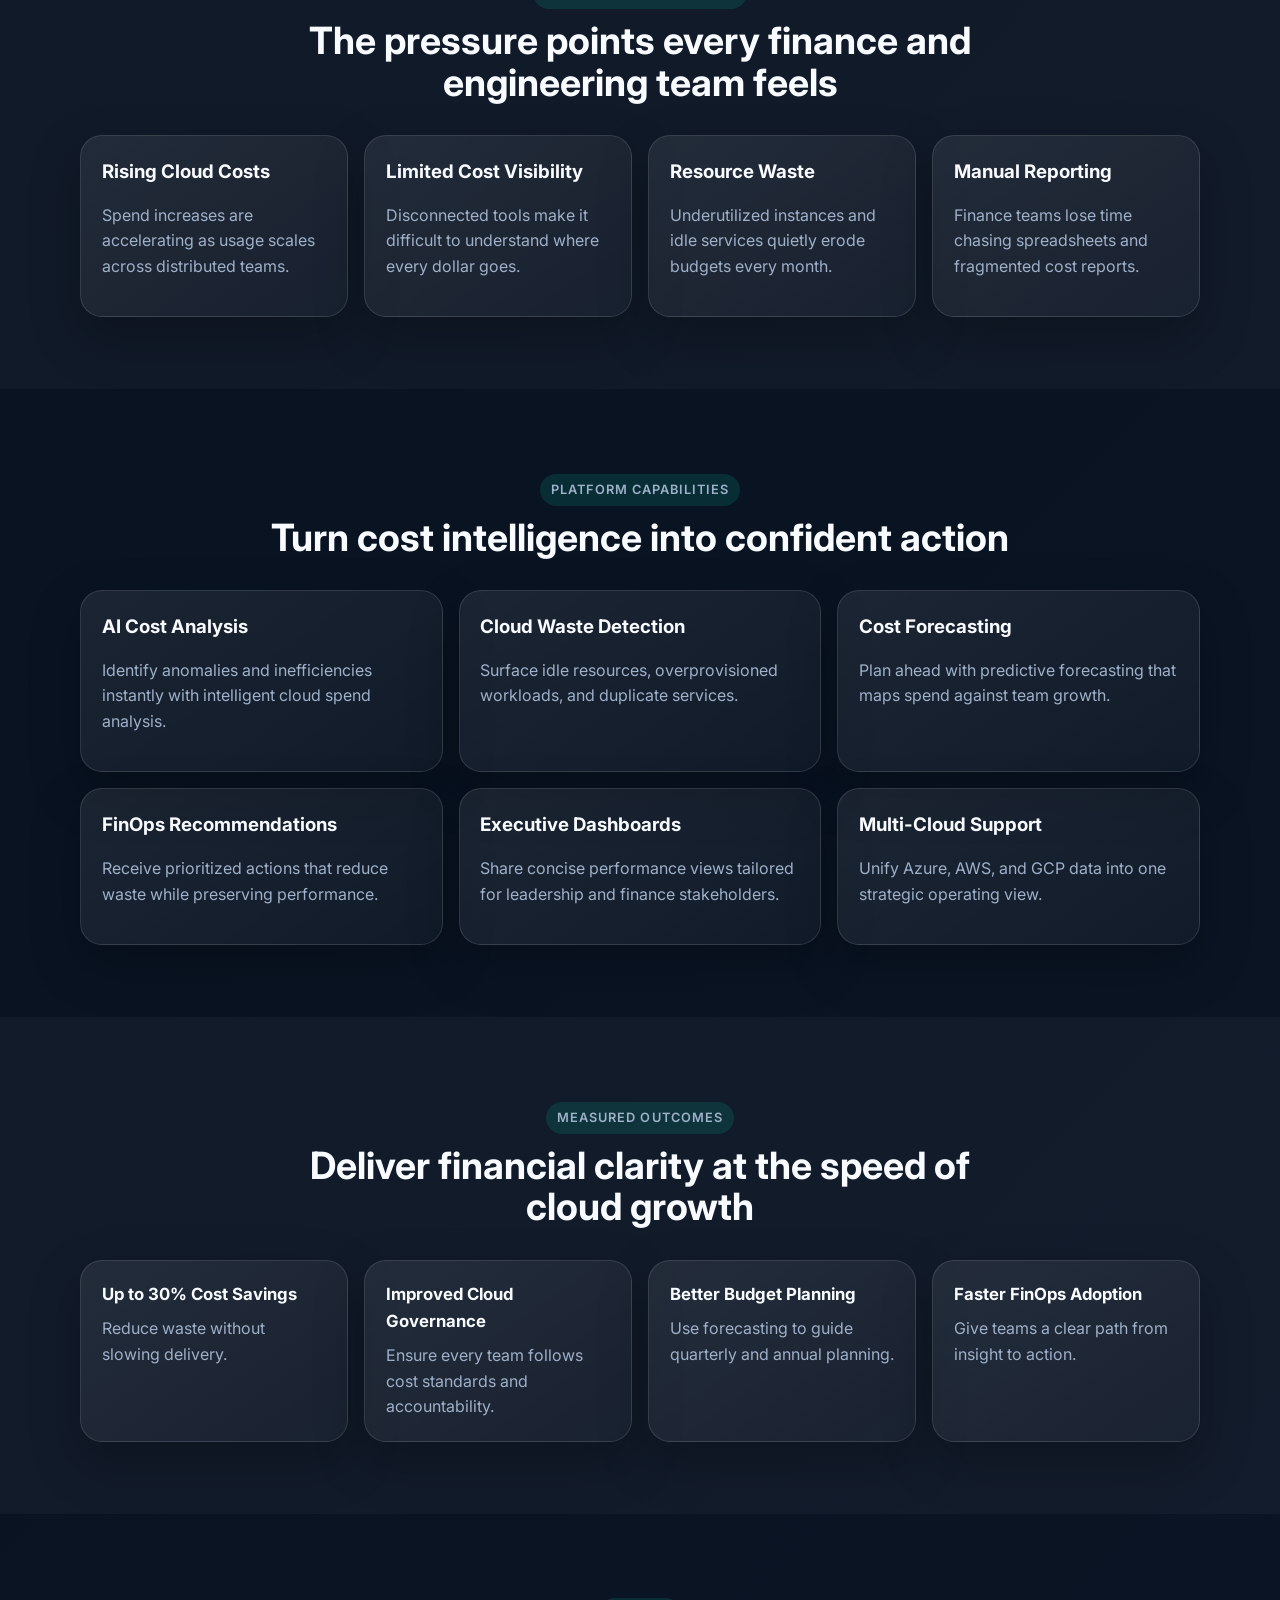
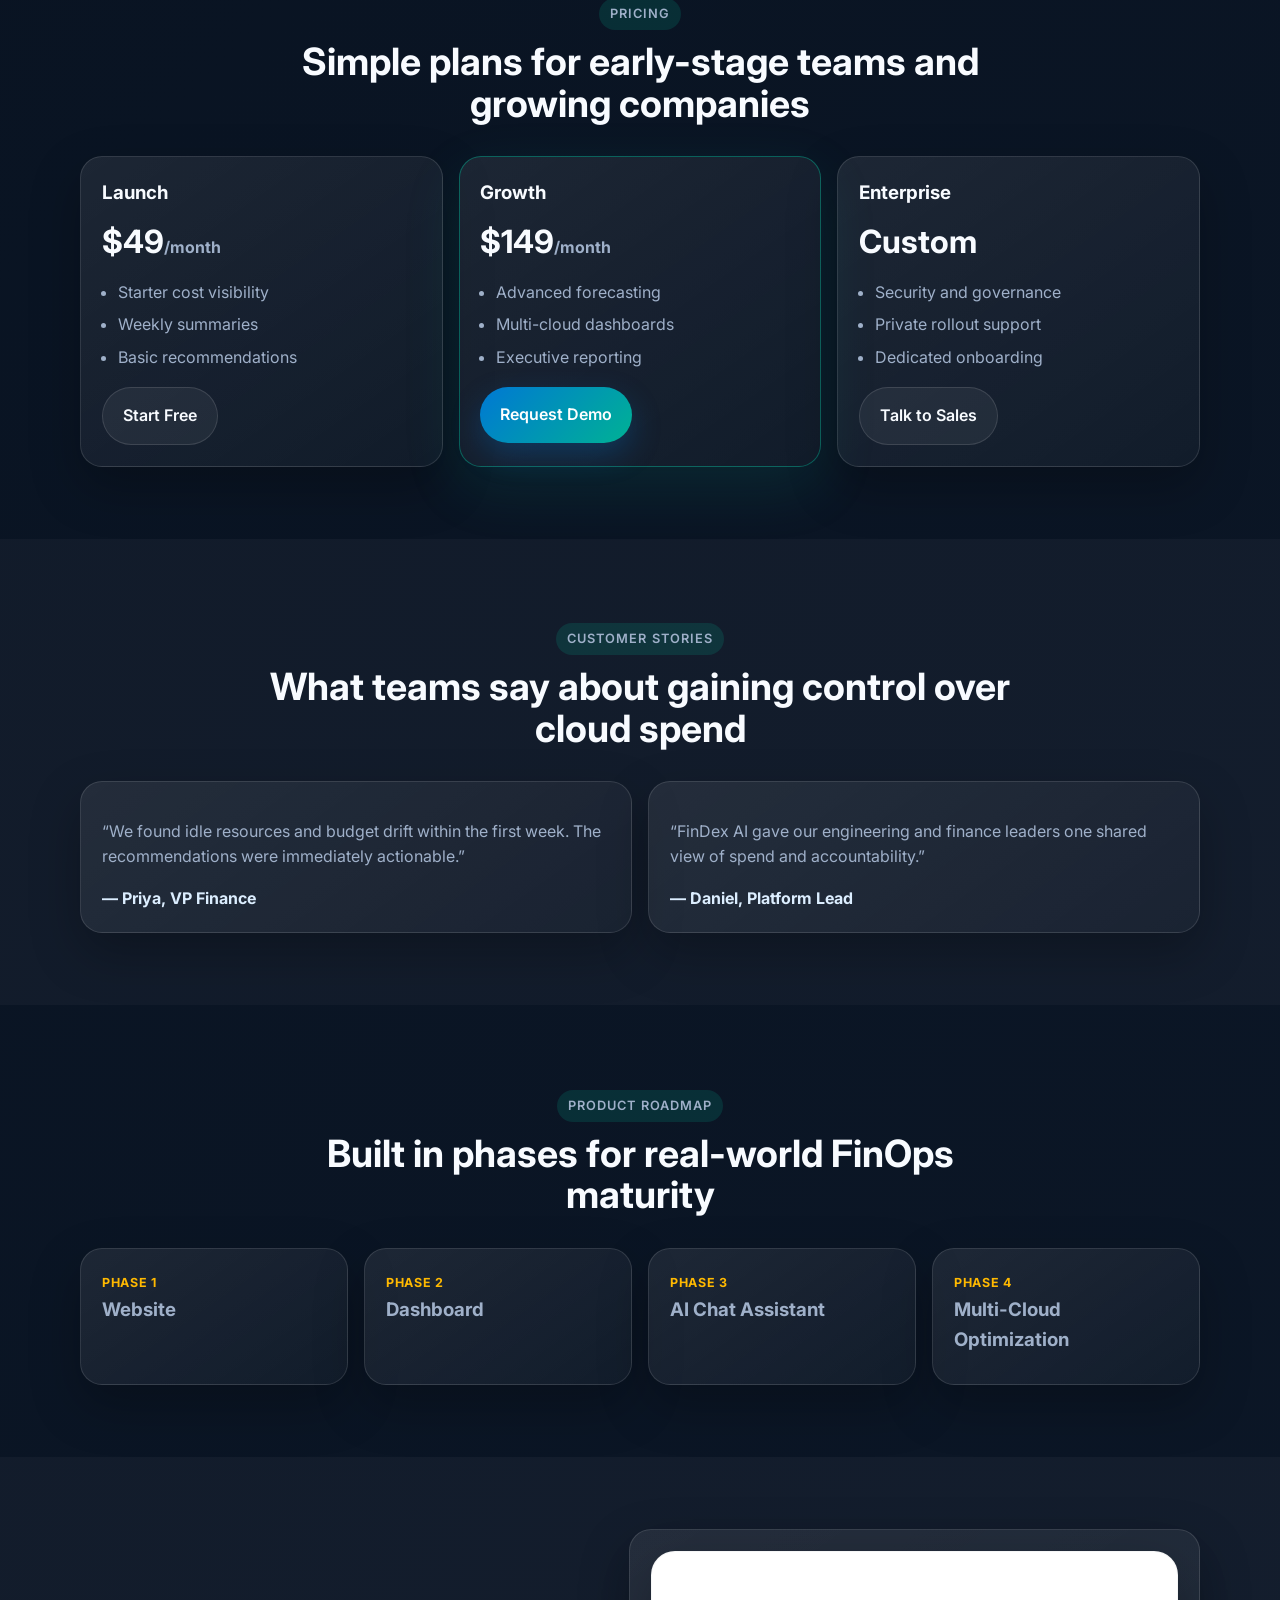
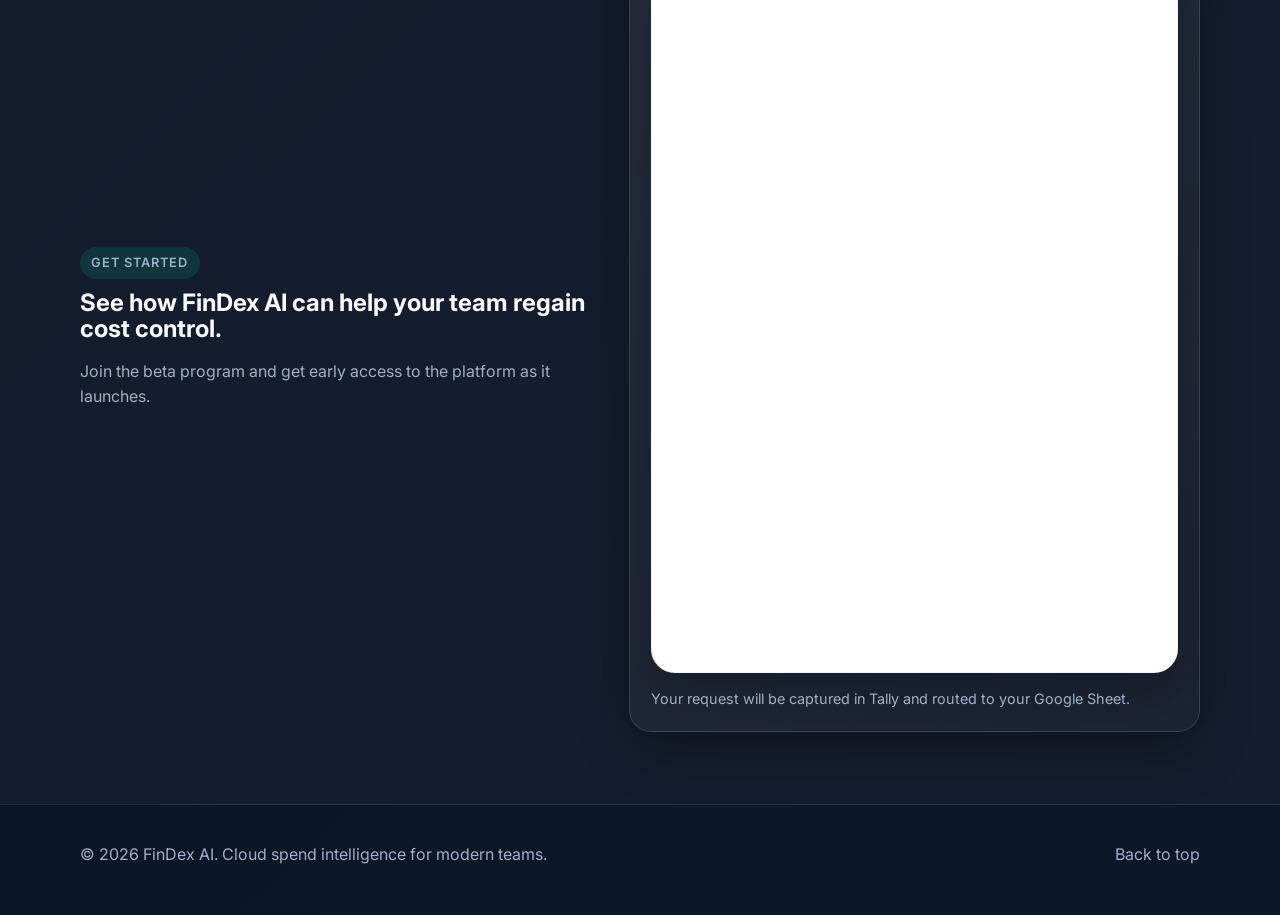
==== commit 0b14e5b7: "Add files via upload" ====
--- a/index.html
+++ b/index.html
@@ -44,7 +44,7 @@
               measurable savings with forecasting, recommendations, and executive-ready insights.
             </p>
             <div class="hero-actions">
-              <a class="btn btn-primary" href="https://tally.so/r/GxVr4O" target="_blank" rel="noopener noreferrer">Book a Strategy Call</a>
+              <a class="btn btn-primary" href="#contact">Book a Strategy Call</a>
               <a class="btn btn-secondary" href="#pricing">See Pricing</a>
             </div>
             <div class="hero-badges">
@@ -237,7 +237,7 @@
                 <li>Multi-cloud dashboards</li>
                 <li>Executive reporting</li>
               </ul>
-              <a class="btn btn-primary" href="https://tally.so/r/GxVr4O" target="_blank" rel="noopener noreferrer">Request Demo</a>
+              <a class="btn btn-primary" href="#contact">Request Demo</a>
             </article>
             <article class="pricing-card">
               <h3>Enterprise</h3>
@@ -307,12 +307,16 @@
             <p>Join the beta program and get early access to the platform as it launches.</p>
           </div>
           <div class="contact-form" aria-label="FinDex demo request form">
-            <div
-              class="tally-widget-container"
-              data-tally-src="https://tally.so/r/GxVr4O?redirectUrl=https://mohitkumar21.github.io/FinDex-AI/thank-you.html"
-              data-tally-embed="1"
-            ></div>
-            <p class="form-note">This form is now powered by Tally so your demo requests are captured directly there and pushed to your Google Sheet.</p>
+            <div class="form-panel">
+              <iframe
+                src="https://tally.so/r/GxVr4O?embed=1&transparentBackground=1"
+                title="FinDex AI demo request form"
+                loading="lazy"
+                allow="clipboard-write"
+                referrerpolicy="strict-origin-when-cross-origin"
+              ></iframe>
+            </div>
+            <p class="form-note">Your request will be captured in Tally and routed to your Google Sheet.</p>
           </div>
         </div>
       </section>
--- a/styles.css
+++ b/styles.css
@@ -443,6 +443,22 @@
   gap: 0.9rem;
 }
 
+.form-panel {
+  border-radius: 24px;
+  overflow: hidden;
+  border: 1px solid rgba(255, 255, 255, 0.12);
+  background: rgba(255, 255, 255, 0.95);
+  box-shadow: var(--shadow);
+}
+
+.form-panel iframe {
+  display: block;
+  width: 100%;
+  min-height: 720px;
+  border: 0;
+  background: #ffffff;
+}
+
 .form-row {
   display: grid;
   grid-template-columns: 1fr 1fr;
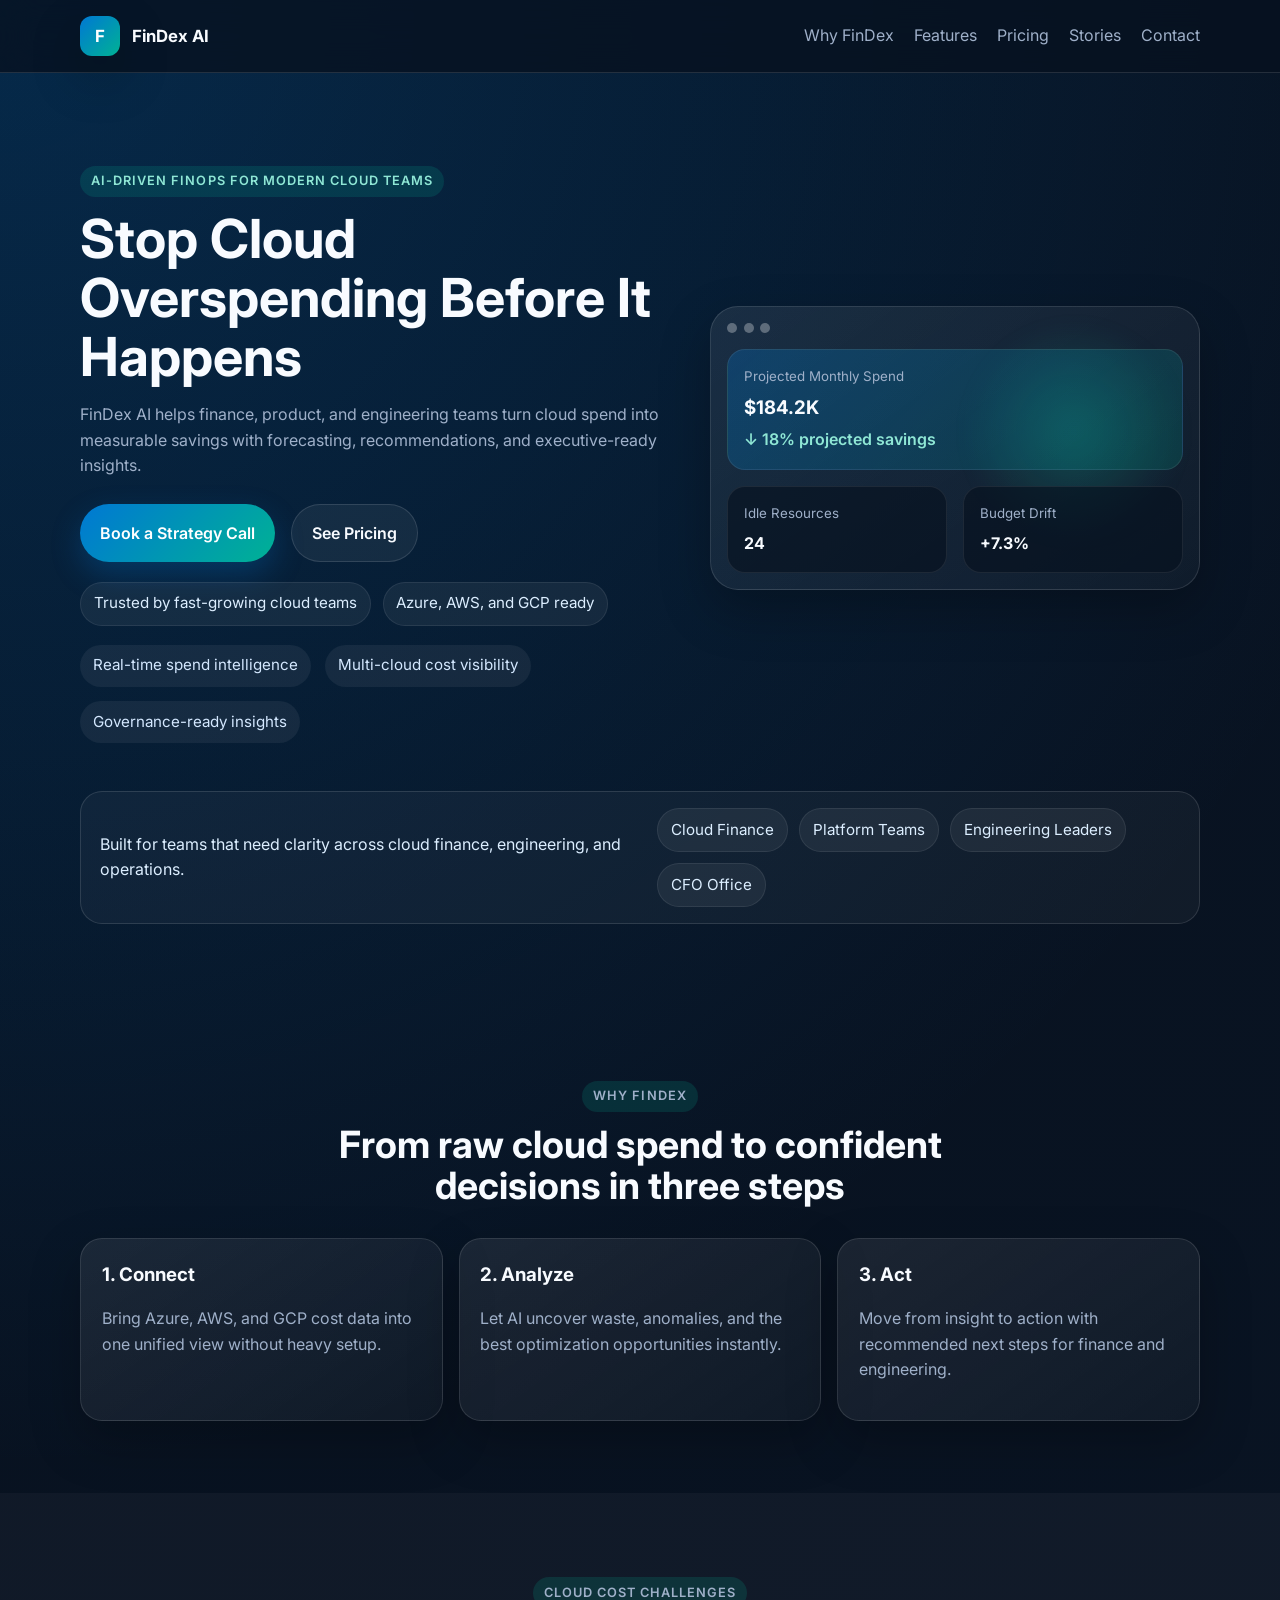
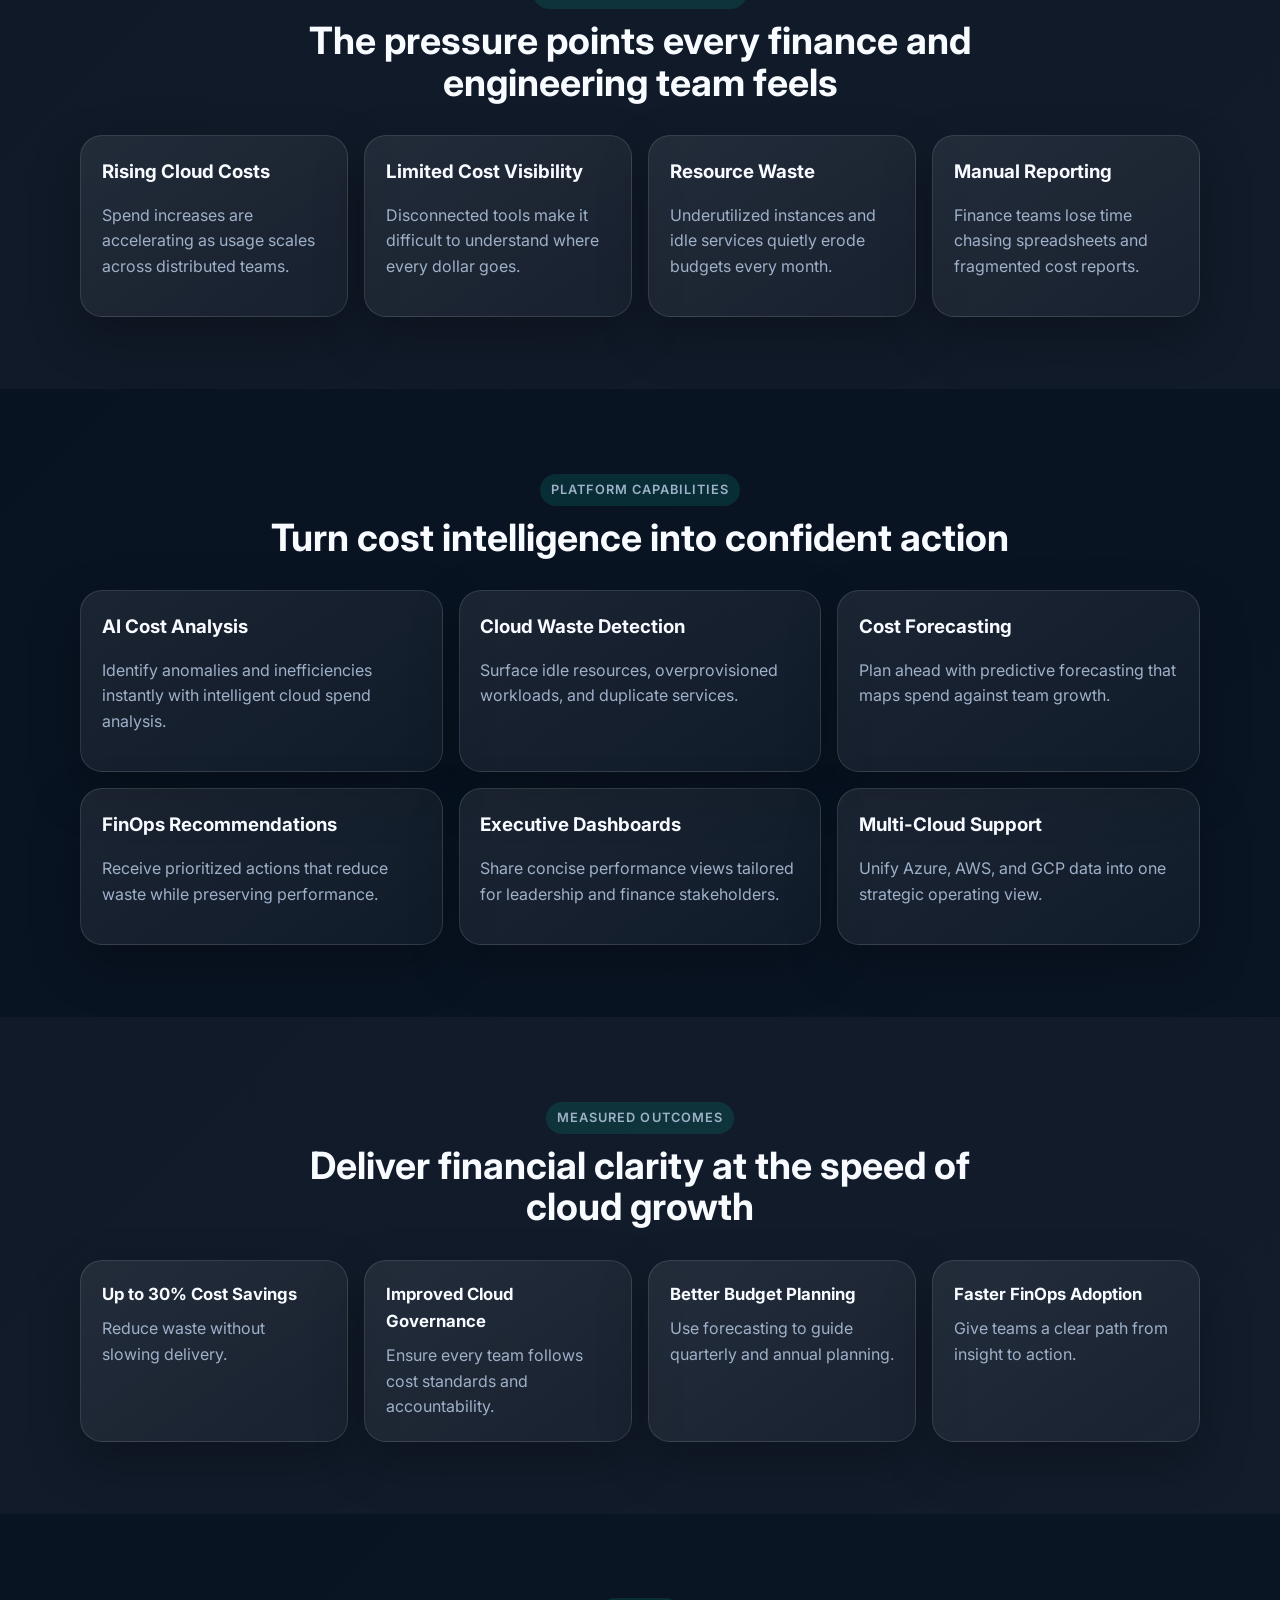
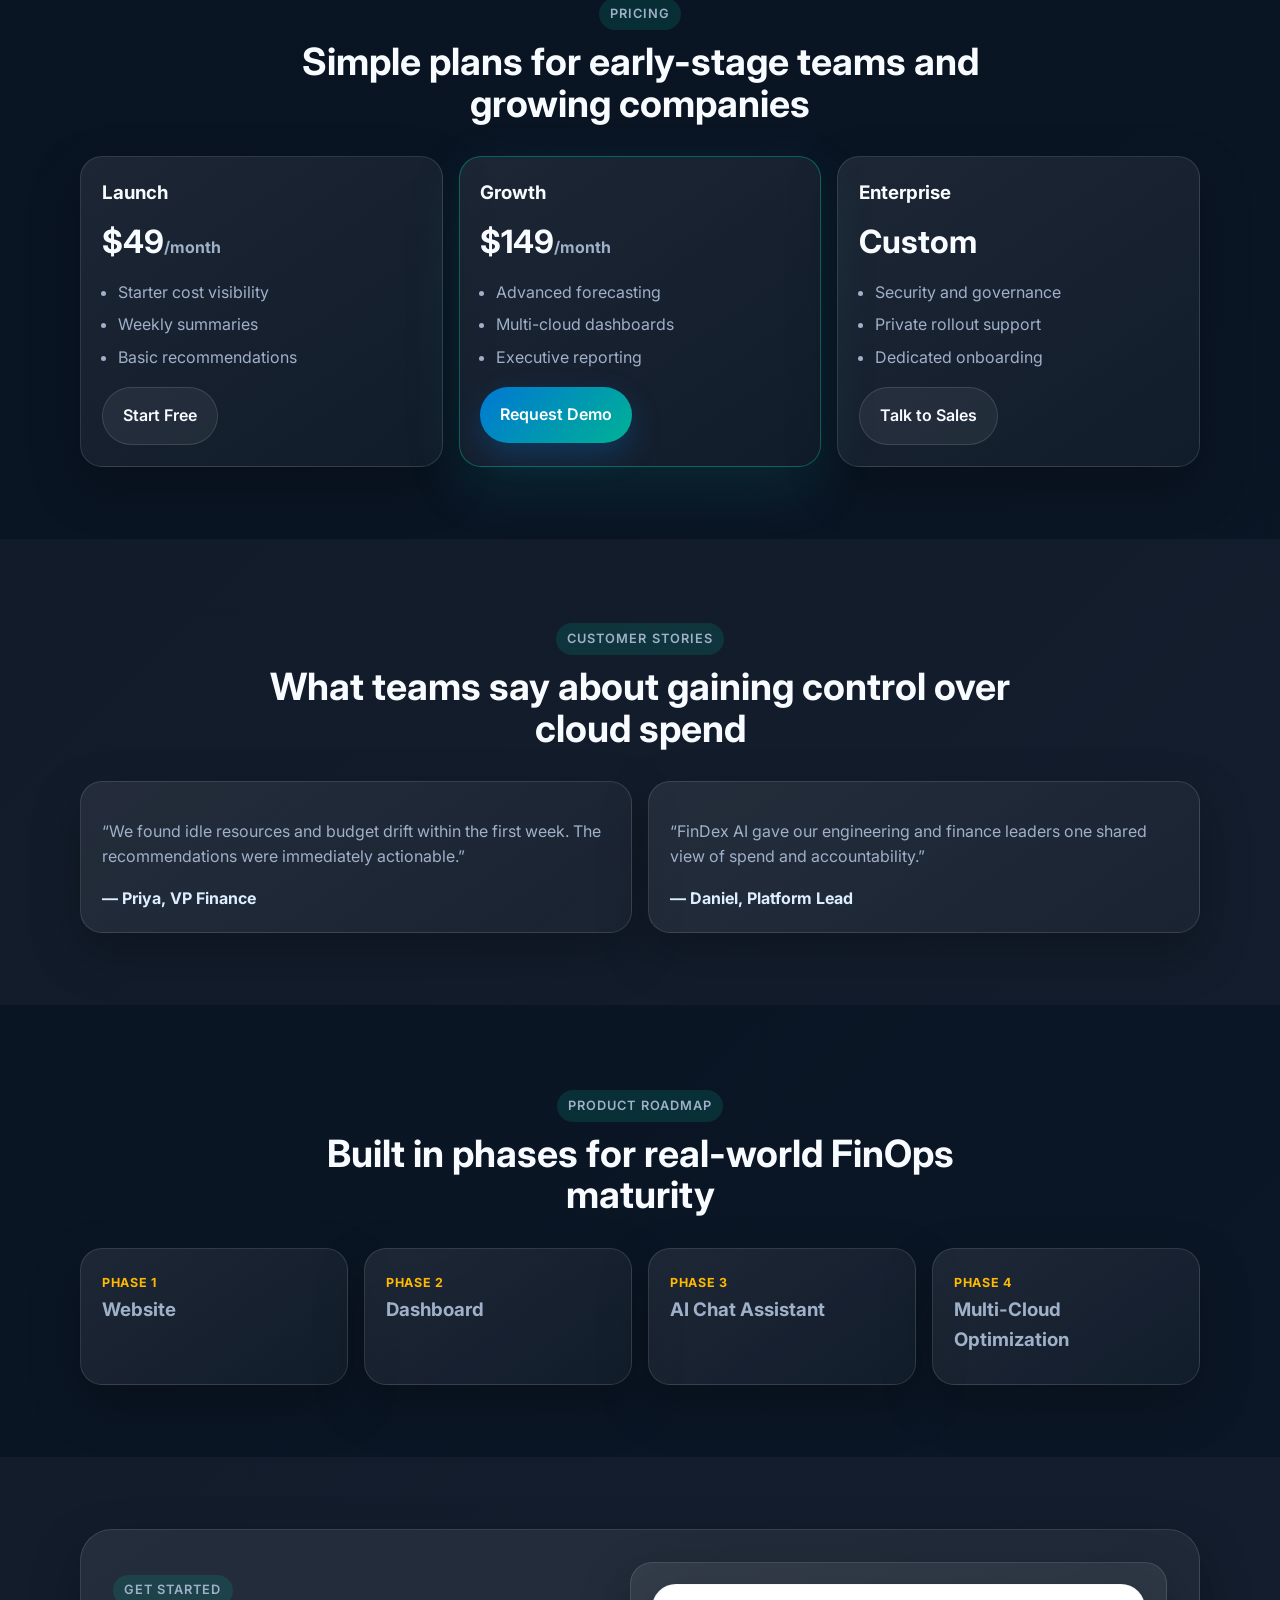
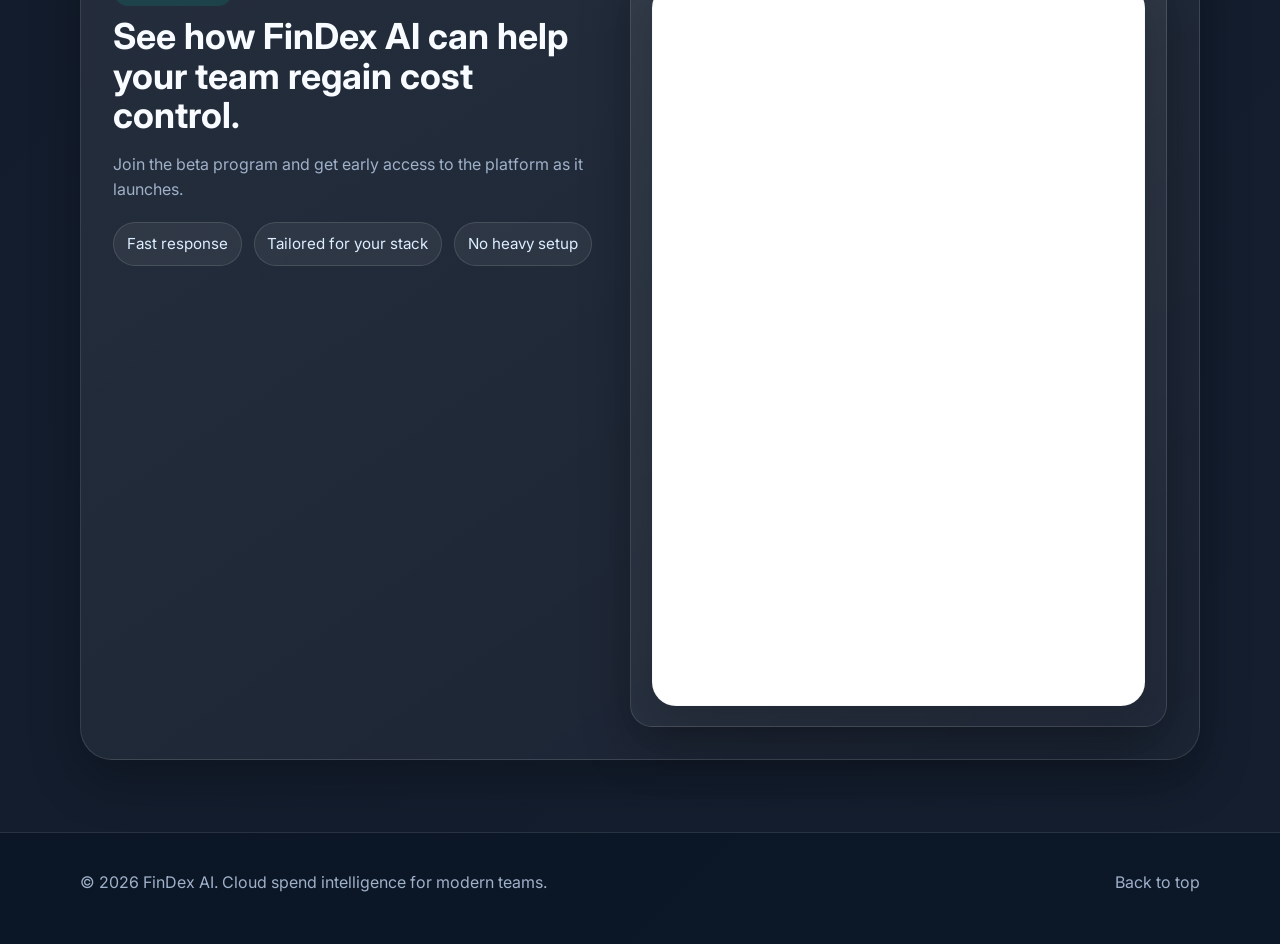
==== commit 0423de7e: "Add files via upload" ====
--- a/index.html
+++ b/index.html
@@ -300,23 +300,29 @@
       </section>
 
       <section id="contact" class="section alt-section">
-        <div class="container contact-wrap">
-          <div class="contact-copy">
-            <p class="eyebrow">Get started</p>
-            <h2>See how FinDex AI can help your team regain cost control.</h2>
-            <p>Join the beta program and get early access to the platform as it launches.</p>
-          </div>
-          <div class="contact-form" aria-label="FinDex demo request form">
-            <div class="form-panel">
-              <iframe
-                src="https://tally.so/r/GxVr4O?embed=1&transparentBackground=1"
-                title="FinDex AI demo request form"
-                loading="lazy"
-                allow="clipboard-write"
-                referrerpolicy="strict-origin-when-cross-origin"
-              ></iframe>
-            </div>
-            <p class="form-note">Your request will be captured in Tally and routed to your Google Sheet.</p>
+        <div class="container">
+          <div class="contact-hero">
+            <div class="contact-copy">
+              <p class="eyebrow">Get started</p>
+              <h2>See how FinDex AI can help your team regain cost control.</h2>
+              <p>Join the beta program and get early access to the platform as it launches.</p>
+              <div class="contact-highlights">
+                <span>Fast response</span>
+                <span>Tailored for your stack</span>
+                <span>No heavy setup</span>
+              </div>
+            </div>
+            <div class="contact-form" aria-label="FinDex demo request form">
+              <div class="form-panel">
+                <iframe
+                  src="https://tally.so/r/GxVr4O?embed=1&transparentBackground=1"
+                  title="FinDex AI demo request form"
+                  loading="lazy"
+                  allow="clipboard-write"
+                  referrerpolicy="strict-origin-when-cross-origin"
+                ></iframe>
+              </div>
+            </div>
           </div>
         </div>
       </section>
--- a/styles.css
+++ b/styles.css
@@ -431,11 +431,36 @@
   font-size: 0.78rem;
 }
 
-.contact-wrap {
+.contact-hero {
   display: grid;
   grid-template-columns: 0.95fr 1.05fr;
   gap: 2rem;
-  align-items: center;
+  align-items: start;
+  padding: 2rem;
+  border-radius: 32px;
+  border: 1px solid var(--border);
+  background: linear-gradient(145deg, rgba(255,255,255,0.08), rgba(255,255,255,0.03));
+  box-shadow: var(--shadow);
+}
+
+.contact-copy h2 {
+  font-size: clamp(1.8rem, 2.8vw, 2.6rem);
+}
+
+.contact-highlights {
+  display: flex;
+  flex-wrap: wrap;
+  gap: 0.75rem;
+  margin-top: 1.2rem;
+}
+
+.contact-highlights span {
+  padding: 0.55rem 0.8rem;
+  border-radius: 999px;
+  border: 1px solid rgba(255,255,255,0.12);
+  background: rgba(255,255,255,0.06);
+  color: #dceeff;
+  font-size: 0.95rem;
 }
 
 .contact-form {
@@ -447,8 +472,8 @@
   border-radius: 24px;
   overflow: hidden;
   border: 1px solid rgba(255, 255, 255, 0.12);
-  background: rgba(255, 255, 255, 0.95);
-  box-shadow: var(--shadow);
+  background: rgba(255,255,255,0.96);
+  box-shadow: 0 16px 40px rgba(0,0,0,0.16);
 }
 
 .form-panel iframe {
@@ -557,9 +582,13 @@
   .pricing-grid,
   .testimonial-grid,
   .roadmap-list,
-  .contact-wrap,
+  .contact-hero,
   .form-row {
     grid-template-columns: 1fr;
+  }
+
+  .contact-hero {
+    padding: 1.25rem;
   }
 
   .footer-wrap {
